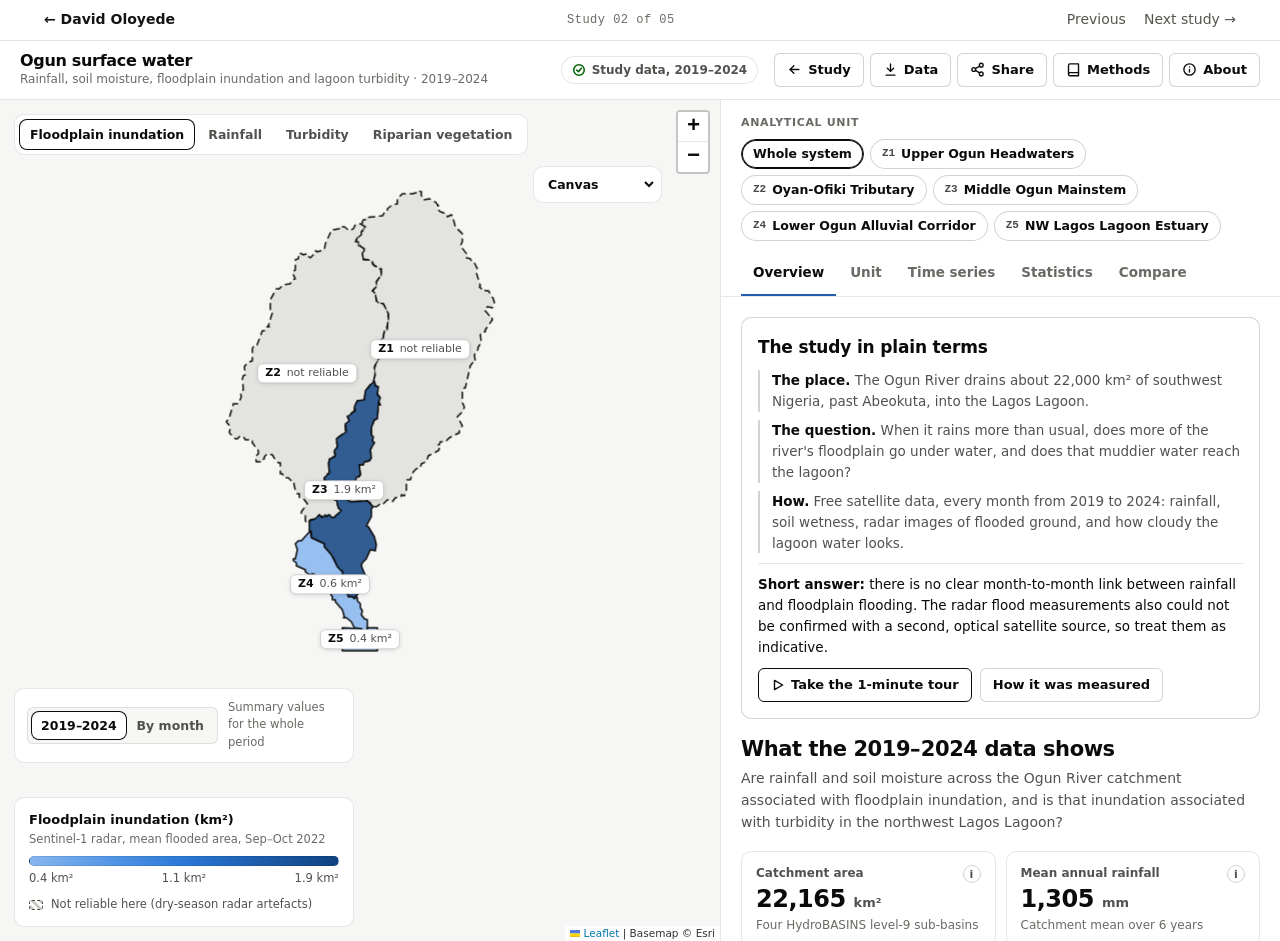
==== docs/explore.html @ 9c103d1c "Plain messages when data does not load; status chip in plain words" ====
<!DOCTYPE html>
<html lang="en">
<head>
    <meta charset="UTF-8">
    <meta name="viewport" content="width=device-width, initial-scale=1.0">
    <meta name="description" content="Ogun River catchment-to-coast observatory: how rainfall and soil moisture across the Ogun catchment relate to floodplain inundation and turbidity in the northwest Lagos Lagoon, 2019–2024, from Google Earth Engine.">
    <meta name="color-scheme" content="only light">
    <title>Explorer · Ogun surface water, 2019–2024</title>

    <link rel="preconnect" href="https://api.fontshare.com">
    <link href="https://api.fontshare.com/v2/css?f[]=satoshi@400,500,700,900&display=swap" rel="stylesheet">

    <!-- Leaflet 1.9.4 & Chart.js 4.4.1, bundled in docs/vendor/ (no CDN dependency) -->
    <link rel="stylesheet" href="vendor/leaflet-1.9.4/leaflet.css" />
    <script src="vendor/leaflet-1.9.4/leaflet.js"></script>
    <script src="vendor/chartjs-4.4.1/chart.umd.min.js"></script>

    <style>
/* en dash only, from DejaVu Sans (Bitstream Vera licence): Satoshi's en dash is nearly as wide as an em dash */
@font-face { font-family: 'Range Dash'; src: url(assets/fonts/range-dash.woff) format('woff'); unicode-range: U+2013; font-weight: 100 599; font-display: swap; }
@font-face { font-family: 'Range Dash'; src: url(assets/fonts/range-dash-bold.woff) format('woff'); unicode-range: U+2013; font-weight: 600 900; font-display: swap; }

        /* ================= Design tokens ================= */
        :root {
            color-scheme: light;
            --page: #f4f4f1;
            --surface: #fcfcfb;
            --surface-2: #f0efec;
            --surface-raised: #ffffff;
            --ink: #0b0b0b;
            --ink-2: #52514e;
            --ink-3: #6a6964;
            --grid: #e1e0d9;
            --baseline: #c3c2b7;
            --border: rgba(11, 11, 11, 0.10);
            --border-strong: rgba(11, 11, 11, 0.18);
            --accent: #2a78d6;
            --accent-ink: #1c5cab;
            --accent-soft: #e3eefb;
            --accent-strong: #256abf; /* filled controls: white text 5.4:1 */
            --series: #2a78d6;
            --good: #0ca30c;
            --good-ink: #006300;
            --warning: #fab219;
            --warning-ink: #7a5200;
            --critical: #d03b3b;
            --shadow-float: 0 2px 6px rgba(11, 11, 11, 0.08), 0 12px 32px rgba(11, 11, 11, 0.12);
            --radius: 12px;
            --radius-sm: 8px;
            --font: 'Range Dash', 'Satoshi', system-ui, -apple-system, 'Segoe UI', sans-serif;
            --mono: ui-monospace, SFMono-Regular, Menlo, Consolas, monospace;
            /* Sequential blue ramp, low -> high (validated: ordinal, light surface) */
            --seq-1: #86b6ef; --seq-2: #5598e7; --seq-3: #2a78d6; --seq-4: #1c5cab; --seq-5: #104281;
            --unreliable: #c9c8c1;
        }



        /* ================= Base ================= */
        *, *::before, *::after { box-sizing: border-box; margin: 0; padding: 0; }
        html, body { height: 100%; }

        body {
            font-family: var(--font);
            font-size: 14px;
            line-height: 1.55;
            color: var(--ink);
            background: var(--page);
            -webkit-font-smoothing: antialiased;
        }

        button, select, input { font: inherit; color: inherit; }
        a { color: var(--accent-ink); }
        .mono { font-family: var(--mono); font-size: 0.88em; }
        [hidden] { display: none !important; }

        :focus-visible { outline: 2px solid var(--accent); outline-offset: 2px; border-radius: 4px; }

        .sr-only {
            position: absolute; width: 1px; height: 1px; overflow: hidden;
            clip: rect(0 0 0 0); white-space: nowrap;
        }

        /* ================= App shell ================= */
        .app {
            display: grid;
            grid-template-rows: auto auto minmax(0, 1fr);
            grid-template-columns: minmax(0, 1fr);
            height: 100vh;
            height: 100dvh;
        }

        .appbar {
            display: flex;
            align-items: center;
            gap: 16px;
            padding: 10px 20px;
            background: var(--surface);
            border-bottom: 1px solid var(--border);
            z-index: 1100;
        }

        .brand { display: flex; align-items: center; gap: 12px; min-width: 0; margin-right: auto; }

        .brand-mark {
            width: 34px; height: 34px; flex-shrink: 0;
            border-radius: 9px;
            background: var(--accent);
            display: grid; place-items: center;
        }

        .brand-text { min-width: 0; }

        .brand-title {
            font-size: 16px;
            font-weight: 900;
            letter-spacing: -0.02em;
            line-height: 1.2;
            white-space: nowrap;
            overflow: hidden;
            text-overflow: ellipsis;
        }

        .brand-sub {
            font-size: 12px;
            color: var(--ink-3);
            white-space: nowrap;
            overflow: hidden;
            text-overflow: ellipsis;
        }

        .status-chip {
            display: inline-flex;
            align-items: center;
            gap: 6px;
            padding: 4px 10px;
            border-radius: 999px;
            border: 1px solid var(--border);
            background: var(--surface-2);
            font-size: 12px;
            font-weight: 700;
            color: var(--ink-2);
            white-space: nowrap;
        }

        .status-chip svg { flex-shrink: 0; }
        .status-chip.is-good svg { color: var(--good-ink); }
        .status-chip.is-warning svg { color: var(--warning-ink); }

        .appbar-actions { display: flex; align-items: center; gap: 6px; }

        .btn {
            display: inline-flex;
            align-items: center;
            gap: 6px;
            height: 34px;
            padding: 0 12px;
            border-radius: var(--radius-sm);
            border: 1px solid var(--border-strong);
            background: var(--surface-raised);
            font-size: 13px;
            font-weight: 700;
            cursor: pointer;
            text-decoration: none;
            color: var(--ink);
            transition: background 0.15s;
        }

        .btn:hover { background: var(--surface-2); }
        .btn-icon { width: 34px; padding: 0; justify-content: center; }

        .menu { position: relative; }
        .menu > summary { list-style: none; }
        .menu > summary::-webkit-details-marker { display: none; }

        .menu-list {
            position: absolute;
            right: 0;
            top: calc(100% + 6px);
            min-width: 270px;
            padding: 6px;
            background: var(--surface-raised);
            border: 1px solid var(--border);
            border-radius: var(--radius);
            box-shadow: var(--shadow-float);
            z-index: 1300;
        }

        .menu-list a {
            display: block;
            padding: 8px 10px;
            border-radius: 6px;
            color: var(--ink);
            text-decoration: none;
            font-size: 13px;
            font-weight: 700;
        }

        .menu-list a:hover { background: var(--surface-2); }
        .menu-sep { height: 1px; margin: 6px 4px; background: var(--border); }
        .menu-list a span { display: block; font-size: 11.5px; font-weight: 400; color: var(--ink-3); }

        .banner {
            display: flex;
            gap: 10px;
            align-items: flex-start;
            padding: 10px 20px;
            background: rgba(250, 178, 25, 0.14);
            border-bottom: 1px solid rgba(250, 178, 25, 0.5);
            font-size: 13px;
        }

        .banner svg { color: var(--warning-ink); flex-shrink: 0; margin-top: 2px; }

        .layout {
            grid-row: 3;
            display: grid;
            grid-template-columns: minmax(0, 1fr) minmax(460px, 560px);
            min-height: 0;
        }

        .appbar { grid-row: 1; }
        .banner { grid-row: 2; }

        /* ================= Map pane ================= */
        .map-pane { position: relative; min-height: 0; background: var(--surface-2); }
        #map { position: absolute; inset: 0; }
        .leaflet-container { background: var(--surface-2); font-family: var(--font); }

        .map-float {
            position: absolute;
            z-index: 800;
            background: var(--surface-raised);
            border: 1px solid var(--border);
            border-radius: var(--radius);
            box-shadow: var(--shadow-float);
        }

        .layer-switch { top: 14px; left: 14px; display: flex; gap: 2px; padding: 4px; max-width: calc(100% - 180px); overflow-x: auto; scrollbar-width: none; }

        .seg {
            display: inline-flex;
            align-items: center;
            gap: 6px;
            padding: 6px 11px;
            border: 0;
            border-radius: 8px;
            background: transparent;
            font-size: 12.5px;
            font-weight: 700;
            color: var(--ink-2);
            cursor: pointer;
            white-space: nowrap;
        }

        .seg:hover { background: var(--surface-2); color: var(--ink); }
        .layer-switch .seg[aria-checked="true"] { background: var(--accent-strong); color: #ffffff; }

        .basemap-switch { top: 14px; right: 58px; padding: 4px; }

        .basemap-switch select {
            border: 0;
            background: transparent;
            font-size: 12.5px;
            font-weight: 700;
            padding: 5px 6px;
            cursor: pointer;
        }

        .legend { left: 14px; bottom: 14px; width: min(340px, calc(100% - 28px)); padding: 12px 14px; }
        .legend-title { font-size: 13px; font-weight: 900; }
        .legend-source { font-size: 11.5px; color: var(--ink-3); margin-bottom: 8px; }
        .legend-bar { height: 10px; border-radius: 999px; border: 1px solid var(--border); }

        .legend-ticks {
            display: flex;
            justify-content: space-between;
            margin-top: 4px;
            font-size: 11.5px;
            color: var(--ink-2);
            font-variant-numeric: tabular-nums;
        }

        .legend-note { display: flex; align-items: center; gap: 8px; margin-top: 8px; font-size: 11.5px; color: var(--ink-2); }

        .swatch { width: 14px; height: 10px; flex-shrink: 0; border-radius: 3px; border: 1px dashed var(--ink-2); }
        .swatch-unreliable { background: repeating-linear-gradient(45deg, var(--unreliable) 0 3px, transparent 3px 6px); }

        .map-error {
            position: absolute;
            inset: 24px;
            margin: auto;
            height: fit-content;
            max-width: 480px;
            padding: 20px;
            z-index: 1200;
            background: var(--surface-raised);
            border: 1px solid var(--critical);
            border-radius: var(--radius);
            box-shadow: var(--shadow-float);
        }

        .zone-label { pointer-events: none !important; }

        .zone-pin {
            display: inline-block;
            transform: translate(-50%, -50%);
            padding: 3px 8px;
            border-radius: 6px;
            background: var(--surface-raised);
            border: 1px solid var(--border-strong);
            box-shadow: 0 1px 4px rgba(0, 0, 0, 0.12);
            font-family: var(--font);
            font-size: 11.5px;
            font-weight: 900;
            color: var(--ink);
            white-space: nowrap;
            text-align: center;
            line-height: 1.25;
        }

        .zone-pin span { display: block; font-size: 11px; font-weight: 500; color: var(--ink-2); }
        .zone-pin.is-compact { padding: 2px 7px; font-size: 11px; }
        .zone-pin.is-compact span { display: inline; margin-left: 2px; }
        .zone-pin.is-selected { background: var(--ink); color: var(--surface); border-color: var(--ink); }
        .zone-pin.is-selected span { color: var(--surface-2); }

        .leaflet-tooltip.map-tip {
            background: var(--surface-raised);
            color: var(--ink);
            border: 1px solid var(--border-strong);
            border-radius: var(--radius-sm);
            box-shadow: var(--shadow-float);
            padding: 8px 10px;
            font-family: var(--font);
            font-size: 12.5px;
        }

        .leaflet-tooltip.map-tip::before { display: none; }
        .leaflet-control-attribution { font-size: 10.5px; }
        .leaflet-bar a { background: var(--surface-raised); color: var(--ink); border-color: var(--border); }

        /* ================= Panel ================= */
        .panel {
            display: flex;
            flex-direction: column;
            min-height: 0;
            background: var(--surface);
            border-left: 1px solid var(--border);
        }

        .unit-picker { padding: 14px 20px 0; }

        .eyebrow { font-size: 11px; font-weight: 700; letter-spacing: 0.06em; text-transform: uppercase; color: var(--ink-3); }

        .chips { display: flex; flex-wrap: wrap; gap: 6px; margin-top: 8px; }

        .chip {
            display: inline-flex;
            align-items: center;
            gap: 6px;
            height: 30px;
            padding: 0 11px;
            border-radius: 999px;
            border: 1px solid var(--border-strong);
            background: var(--surface-raised);
            font-size: 12.5px;
            font-weight: 700;
            cursor: pointer;
        }

        .chip:hover { background: var(--surface-2); }
        .chip[aria-pressed="true"] { background: var(--ink); color: var(--surface); border-color: var(--ink); }
        .chip .code { font-family: var(--mono); font-size: 11px; opacity: 0.75; }

        .tabs {
            display: flex;
            gap: 2px;
            padding: 12px 20px 0;
            border-bottom: 1px solid var(--border);
            overflow-x: auto;
            scrollbar-width: none;
        }

        .tab {
            padding: 9px 12px 11px;
            border: 0;
            border-bottom: 2px solid transparent;
            background: transparent;
            font-size: 13.5px;
            font-weight: 700;
            color: var(--ink-3);
            cursor: pointer;
            white-space: nowrap;
        }

        .tab:hover { color: var(--ink); }
        .tab[aria-selected="true"] { color: var(--ink); border-bottom-color: var(--accent); }

        .tab-panels { flex: 1; overflow-y: auto; min-height: 0; }
        .tab-panel { padding: 20px; display: flex; flex-direction: column; gap: 18px; }

        .panel-title { font-size: 21px; font-weight: 900; letter-spacing: -0.02em; line-height: 1.2; }
        .section-title { font-size: 15px; font-weight: 900; letter-spacing: -0.01em; }
        .lede { color: var(--ink-2); font-size: 14px; }
        .fine { font-size: 12px; color: var(--ink-3); }

        /* Stat tiles */
        .tiles { display: grid; grid-template-columns: repeat(2, minmax(0, 1fr)); gap: 10px; }

        .tile {
            background: var(--surface-raised);
            border: 1px solid var(--border);
            border-radius: var(--radius);
            padding: 12px 14px;
            display: flex;
            flex-direction: column;
            gap: 2px;
            min-width: 0;
        }

        .tile-label { display: flex; align-items: center; justify-content: space-between; gap: 6px; font-size: 12px; font-weight: 700; color: var(--ink-2); }
        .tile-value { font-size: 24px; font-weight: 900; letter-spacing: -0.02em; line-height: 1.2; }
        .tile-value small { font-size: 13px; font-weight: 700; color: var(--ink-2); letter-spacing: 0; }
        .tile-sub { font-size: 12px; color: var(--ink-3); }
        .tile.is-flagged .tile-value { color: var(--ink-3); }

        .info {
            width: 18px; height: 18px; flex-shrink: 0;
            display: inline-grid; place-items: center;
            border-radius: 50%;
            border: 1px solid var(--border-strong);
            background: transparent;
            font-size: 11px;
            font-weight: 700;
            color: var(--ink-2);
            cursor: help;
        }

        /* Findings */
        .findings { list-style: none; display: flex; flex-direction: column; gap: 10px; }

        .finding {
            display: grid;
            grid-template-columns: 1fr auto;
            gap: 4px 12px;
            padding: 14px;
            border-radius: var(--radius);
            border: 1px solid var(--border);
            background: var(--surface-raised);
        }

        .finding-title { font-weight: 900; font-size: 14px; line-height: 1.35; }
        .finding-body { grid-column: 1 / -1; font-size: 13px; color: var(--ink-2); }
        .finding-stats { grid-column: 1 / -1; font-size: 12px; color: var(--ink-3); font-variant-numeric: tabular-nums; }

        .verdict {
            align-self: start;
            display: inline-flex;
            align-items: center;
            gap: 5px;
            padding: 3px 9px;
            border-radius: 999px;
            font-size: 11.5px;
            font-weight: 700;
            white-space: nowrap;
            border: 1px solid var(--border-strong);
            color: var(--ink-2);
        }

        .verdict.is-sig { color: var(--accent-ink); border-color: var(--accent); background: var(--accent-soft); }
        .verdict.is-fragile { color: var(--warning-ink); border-color: var(--warning); background: rgba(250, 178, 25, 0.12); }

        /* Unit tab */
        .unit-head { display: flex; gap: 12px; align-items: flex-start; }

        .unit-code {
            flex-shrink: 0;
            padding: 4px 8px;
            border-radius: 6px;
            background: var(--surface-2);
            font-family: var(--mono);
            font-size: 12px;
            font-weight: 700;
        }

        .unit-meta { font-size: 12.5px; color: var(--ink-3); margin-top: 2px; }

        .note { padding: 12px 14px; border-radius: var(--radius); background: var(--surface-2); font-size: 13px; color: var(--ink-2); }
        .note strong { color: var(--ink); }

        .unit-list { list-style: none; display: flex; flex-direction: column; gap: 6px; }

        .unit-row {
            width: 100%;
            display: grid;
            grid-template-columns: auto 1fr auto;
            gap: 10px;
            align-items: center;
            padding: 10px 12px;
            border-radius: var(--radius-sm);
            border: 1px solid var(--border);
            background: var(--surface-raised);
            text-align: left;
            cursor: pointer;
        }

        .unit-row:hover { border-color: var(--border-strong); background: var(--surface-2); }
        .unit-row .area { font-size: 12.5px; color: var(--ink-3); font-variant-numeric: tabular-nums; }

        /* Time series */
        .coverage { display: flex; flex-wrap: wrap; gap: 6px; }

        .pill {
            display: inline-flex;
            gap: 4px;
            padding: 3px 9px;
            border-radius: 999px;
            background: var(--surface-2);
            font-size: 12px;
            color: var(--ink-2);
            font-variant-numeric: tabular-nums;
        }

        .pill strong { color: var(--ink); }

        .multiples { background: var(--surface-raised); border: 1px solid var(--border); border-radius: var(--radius); padding: 12px 14px 8px; }
        .multiple + .multiple { border-top: 1px solid var(--grid); margin-top: 6px; padding-top: 8px; }
        .multiple-head { display: flex; justify-content: space-between; align-items: baseline; gap: 8px; }
        .multiple-title { font-size: 13px; font-weight: 900; }
        .multiple-unit { font-size: 11.5px; color: var(--ink-3); }
        .multiple-canvas { position: relative; height: 92px; }
        .multiple:last-child .multiple-canvas { height: 116px; }

        details.table-view summary { cursor: pointer; font-size: 13px; font-weight: 700; color: var(--accent-ink); }
        details.table-view .table-wrap { margin-top: 10px; max-height: 360px; overflow: auto; }

        /* Statistics & compare */
        .controls { display: flex; flex-wrap: wrap; gap: 10px; align-items: end; }
        .field { display: flex; flex-direction: column; gap: 4px; min-width: 0; flex: 1 1 200px; }
        .field-label, .field label { font-size: 12px; font-weight: 700; color: var(--ink-2); }

        .select {
            appearance: none;
            -webkit-appearance: none;
            width: 100%;
            height: 36px;
            padding: 0 32px 0 10px;
            border-radius: var(--radius-sm);
            border: 1px solid var(--border-strong);
            background: var(--surface-raised) url("data:image/svg+xml,%3Csvg xmlns='http://www.w3.org/2000/svg' width='12' height='12' viewBox='0 0 24 24' fill='none' stroke='%23898781' stroke-width='2.5' stroke-linecap='round' stroke-linejoin='round'%3E%3Cpolyline points='6 9 12 15 18 9'/%3E%3C/svg%3E") no-repeat right 10px center;
            font-size: 13px;
            font-weight: 700;
            cursor: pointer;
        }

        .segmented { display: inline-flex; padding: 3px; border-radius: var(--radius-sm); background: var(--surface-2); border: 1px solid var(--border); }
        .segmented .seg { padding: 5px 10px; }
        .segmented .seg[aria-checked="true"] { background: var(--surface-raised); color: var(--ink); box-shadow: 0 1px 2px rgba(0, 0, 0, 0.12); }

        .table-wrap { border: 1px solid var(--border); border-radius: var(--radius); overflow-x: auto; background: var(--surface-raised); }
        table { width: 100%; border-collapse: collapse; font-size: 13px; }

        th {
            text-align: left;
            padding: 9px 12px;
            font-size: 11.5px;
            font-weight: 700;
            color: var(--ink-3);
            background: var(--surface-2);
            border-bottom: 1px solid var(--border);
            white-space: nowrap;
            position: sticky;
            top: 0;
        }

        td { padding: 9px 12px; border-bottom: 1px solid var(--grid); font-variant-numeric: tabular-nums; vertical-align: top; }
        tbody tr:last-child td { border-bottom: 0; }
        td .sub { display: block; font-size: 11.5px; color: var(--ink-3); }
        tr.is-clickable { cursor: pointer; }
        tr.is-clickable:hover td { background: var(--surface-2); }
        tr.is-active td { background: var(--accent-soft); }
        .flag { color: var(--ink-3); font-size: 11.5px; }

        /* Dialogs */
        dialog {
            width: min(720px, calc(100vw - 32px));
            max-height: 85vh;
            margin: auto;
            border: 1px solid var(--border);
            border-radius: var(--radius);
            background: var(--surface-raised);
            color: var(--ink);
            box-shadow: var(--shadow-float);
            padding: 0;
        }

        dialog::backdrop { background: rgba(11, 11, 11, 0.45); backdrop-filter: blur(2px); }

        .dialog-head {
            display: flex;
            justify-content: space-between;
            align-items: center;
            gap: 12px;
            padding: 16px 20px;
            border-bottom: 1px solid var(--border);
            position: sticky;
            top: 0;
            background: var(--surface-raised);
        }

        .dialog-body { padding: 18px 20px 22px; display: flex; flex-direction: column; gap: 10px; font-size: 13.5px; color: var(--ink-2); }
        .dialog-body h4 { color: var(--ink); font-size: 14px; font-weight: 900; margin-top: 6px; }
        .dialog-body ol, .dialog-body ul { padding-left: 20px; display: flex; flex-direction: column; gap: 4px; }

        .floating-tip {
            position: fixed;
            z-index: 3000;
            max-width: 280px;
            padding: 9px 11px;
            border-radius: var(--radius-sm);
            background: var(--ink);
            color: var(--surface);
            font-size: 12.5px;
            line-height: 1.45;
            pointer-events: none;
            box-shadow: var(--shadow-float);
        }

        /* Plain-language intro */
        .intro {
            padding: 16px;
            border-radius: var(--radius);
            background: var(--accent-soft);
            border: 1px solid color-mix(in srgb, var(--accent) 30%, transparent);
            display: flex;
            flex-direction: column;
            gap: 10px;
        }

        .intro h2 { font-size: 17px; font-weight: 900; letter-spacing: -0.01em; }
        .intro ul { list-style: none; display: flex; flex-direction: column; gap: 8px; }
        .intro li { font-size: 13.5px; color: var(--ink-2); padding-left: 12px; border-left: 2px solid color-mix(in srgb, var(--accent) 45%, transparent); }
        .intro li strong { color: var(--ink); }
        .intro-short { padding-top: 10px; border-top: 1px solid color-mix(in srgb, var(--accent) 25%, transparent); font-size: 13.5px; }
        .intro-actions { display: flex; flex-wrap: wrap; gap: 8px; }
        .btn-primary { background: var(--accent-strong); border-color: var(--accent-strong); color: #ffffff; }
        .btn-primary:hover { background: #1c5cab; border-color: #1c5cab; }

        /* Guided tour */
        .tour-blocker { position: fixed; inset: 0; z-index: 2400; }
        .tour-spot {
            position: fixed;
            z-index: 2450;
            border-radius: 12px;
            box-shadow: 0 0 0 3px var(--accent), 0 0 0 9999px rgba(11, 11, 11, 0.55);
            pointer-events: none;
            transition: top 0.25s, left 0.25s, width 0.25s, height 0.25s;
        }

        .tour-card {
            position: fixed;
            z-index: 2500;
            width: min(360px, calc(100vw - 24px));
            padding: 16px 18px 14px;
            border-radius: var(--radius);
            background: var(--surface-raised);
            border: 1px solid var(--border);
            box-shadow: var(--shadow-float);
            transition: top 0.25s, left 0.25s;
        }

        .tour-progress { height: 4px; border-radius: 999px; background: var(--surface-2); overflow: hidden; margin-bottom: 12px; }
        .tour-progress span { display: block; height: 100%; background: var(--accent); transition: width 0.25s; }
        .tour-step { font-size: 11px; font-weight: 700; letter-spacing: 0.06em; text-transform: uppercase; color: var(--accent-ink); }
        .tour-card h3 { font-size: 16px; font-weight: 900; margin: 2px 0 6px; letter-spacing: -0.01em; }
        .tour-card p { font-size: 13.5px; color: var(--ink-2); }
        .tour-foot { display: flex; justify-content: space-between; align-items: center; gap: 8px; margin-top: 14px; }
        .tour-foot .btn { height: 32px; }
        .tour-skip { border: 0; background: none; font-size: 12.5px; font-weight: 700; color: var(--ink-3); cursor: pointer; }

        .toast {
            position: fixed;
            right: 18px;
            bottom: 18px;
            z-index: 2300;
            width: min(340px, calc(100vw - 32px));
            padding: 14px 16px;
            border-radius: var(--radius);
            background: var(--surface-raised);
            border: 1px solid var(--border);
            box-shadow: var(--shadow-float);
            display: flex;
            flex-direction: column;
            gap: 10px;
        }

        .toast p { font-size: 13.5px; color: var(--ink-2); }
        .toast strong { color: var(--ink); }
        .toast-actions { display: flex; gap: 8px; }

        /* Month timeline on the map */
        .timeline {
            right: 14px;
            bottom: 14px;
            width: min(420px, calc(100% - 380px));
            min-width: 300px;
            padding: 10px 12px;
            display: flex;
            flex-direction: column;
            gap: 8px;
        }

        .timeline-row { display: flex; align-items: center; gap: 10px; }
        .timeline-row .segmented { flex-shrink: 0; }
        .timeline input[type="range"] { flex: 1; accent-color: var(--accent); min-width: 0; }
        .timeline-label { font-size: 13px; font-weight: 900; min-width: 70px; text-align: right; font-variant-numeric: tabular-nums; }
        .timeline-note { font-size: 11.5px; color: var(--ink-3); }
        .play { width: 32px; height: 32px; flex-shrink: 0; }

        .place-label {
            pointer-events: none !important;
            font-family: var(--font);
            font-size: 11px;
            font-weight: 700;
            color: var(--ink);
            white-space: nowrap;
            text-shadow: 0 0 3px var(--surface), 0 0 3px var(--surface), 0 0 3px var(--surface);
        }

        .place-label::before {
            content: '';
            display: inline-block;
            width: 7px; height: 7px;
            margin-right: 5px;
            border-radius: 50%;
            background: var(--ink);
            border: 1.5px solid var(--surface);
            vertical-align: middle;
        }

        .series-toolbar { display: flex; justify-content: space-between; align-items: center; gap: 10px; flex-wrap: wrap; }

        /* Glossary terms */
        .term {
            border: 0;
            background: none;
            padding: 0;
            font: inherit;
            color: inherit;
            text-decoration: underline dotted;
            text-decoration-color: var(--ink-3);
            text-underline-offset: 3px;
            cursor: help;
        }

        .glossary { display: grid; grid-template-columns: max-content 1fr; gap: 6px 14px; font-size: 13px; }
        .glossary dt { font-weight: 900; color: var(--ink); }
        .glossary dd { color: var(--ink-2); }

        /* Footer */
        .site-footer {
            margin: 4px 20px 24px;
            padding-top: 16px;
            border-top: 1px solid var(--border);
            display: flex;
            flex-direction: column;
            gap: 6px;
            font-size: 12px;
            color: var(--ink-3);
        }

        .site-footer .byline { font-size: 13px; color: var(--ink-2); }
        .site-footer .byline strong { color: var(--ink); }
        .site-footer nav { display: flex; flex-wrap: wrap; gap: 4px 14px; }
        .site-footer a, .site-footer .link-btn { color: var(--ink-2); font-weight: 700; text-decoration: none; }
        .site-footer a:hover, .site-footer .link-btn:hover { color: var(--accent-ink); text-decoration: underline; }
        .link-btn { border: 0; background: none; padding: 0; font: inherit; cursor: pointer; }

        .snack {
            position: fixed;
            left: 50%;
            bottom: 24px;
            transform: translateX(-50%);
            z-index: 3100;
            padding: 9px 14px;
            border-radius: var(--radius-sm);
            background: var(--ink);
            color: var(--surface);
            font-size: 13px;
            font-weight: 700;
            box-shadow: var(--shadow-float);
        }

        /* ================= Responsive ================= */
        /* Narrow desktop: stack the timeline above the legend so they never overlap */
        @media (min-width: 1101px) and (max-width: 1360px) {
            .timeline { left: 14px; right: auto; bottom: 178px; width: min(340px, calc(100% - 28px)); min-width: 0; }
            .basemap-switch { top: 66px; }
        }

        @media (max-width: 1100px) {
            .app { height: auto; min-height: 100vh; }
            .layout { grid-template-columns: minmax(0, 1fr); }
            .map-pane { height: 62vh; min-height: 420px; }
            .panel { border-left: 0; border-top: 1px solid var(--border); }
            .tab-panels { overflow: visible; }
            .tabs { position: sticky; top: 0; z-index: 900; background: var(--surface); }
        }

        @media (max-width: 640px) {
            .appbar { flex-wrap: wrap; padding: 10px 16px; gap: 8px 10px; }
            .brand { flex: 1 1 100%; }
            .brand-title { font-size: 15px; }
            .brand-sub { display: none; }
            .status-chip { flex: 1 1 auto; min-width: 0; }
            .status-chip span { overflow: hidden; text-overflow: ellipsis; }
            .appbar-actions { flex: 0 0 auto; }
            .appbar-actions .label-text { position: absolute; width: 1px; height: 1px; overflow: hidden; clip: rect(0 0 0 0); white-space: nowrap; } /* hidden but still the button name */
            .appbar-actions .btn { width: 34px; padding: 0; justify-content: center; }
            .tab { padding: 9px 8px 11px; font-size: 13px; }
            .unit-picker, .tabs { padding-left: 16px; padding-right: 16px; }
            .tab-panel { padding: 16px; }
            .layer-switch { left: 10px; right: 10px; top: 10px; max-width: none; }
            .basemap-switch { display: none; }
            .leaflet-top.leaflet-right { top: auto; bottom: 56px; }
            .legend { left: 10px; bottom: 10px; }
            .timeline { left: 10px; right: 10px; bottom: auto; top: 58px; width: auto; min-width: 0; }
            .legend { width: calc(100% - 64px); padding: 9px 11px; }
            .legend-source { display: none; }
            .legend-title { font-size: 12.5px; margin-bottom: 6px; }
            .legend-note { margin-top: 6px; font-size: 11px; }
            .timeline { padding: 8px 10px; gap: 6px; }
            .timeline-note { display: none; }
            .tile-value { font-size: 21px; }
            .banner { padding: 10px 16px; }
        }

        @media print {
            @page { margin: 14mm; }
            body { background: #ffffff; font-size: 11pt; }
            .app { display: block; height: auto; }
            .layout { display: block; }
            .map-pane { height: 110mm; break-inside: avoid; border: 1px solid #ccc; }
            .panel { border: 0; }
            .appbar-actions, .layer-switch, .basemap-switch, .timeline, .leaflet-control-container,
            .unit-picker, .tabs, .toast, .snack, #tour, .intro-actions, .info, details.table-view, .site-footer nav .no-print { display: none !important; }
            .tab-panels { overflow: visible; }
            .tab-panel[hidden] { display: none !important; }
            .legend { box-shadow: none; }
            .card, .tile, .finding, .table-wrap, .multiples { break-inside: avoid; }
            a { color: inherit; }
        }

        @media (prefers-reduced-motion: reduce) {
            * { transition: none !important; scroll-behavior: auto !important; }
        }
</style>
    <link rel="icon" href="data:image/svg+xml,%3Csvg xmlns='http://www.w3.org/2000/svg' viewBox='0 0 32 32'%3E%3Crect width='32' height='32' rx='6' fill='%231d4f85'/%3E%3Cpath d='M6 22c4-6 6-6 10-2s6 4 10-2' stroke='%23fff' stroke-width='2.4' fill='none' stroke-linecap='round'/%3E%3C/svg%3E">
    <style>
        /* Tour invitation: a slim bar over the map, clear of the side panel and the unit chips */
        .toast { left: 50%; right: auto; top: 84px; bottom: auto; transform: translateX(-50%); width: auto; max-width: min(620px, calc(100vw - 32px)); flex-direction: row; align-items: center; gap: 12px; padding: 8px 8px 8px 16px; border-radius: 999px; }
        .toast p { font-size: 14px; margin: 0; white-space: nowrap; }
        .toast-actions { flex: 0 0 auto; }
        @media (max-width: 760px) {
            .toast { top: auto; bottom: 12px; left: 12px; right: 12px; transform: none; max-width: none; border-radius: 14px; flex-wrap: wrap; padding: 10px 12px; }
            .toast p { white-space: normal; flex: 1 1 100%; }
        }
        /* Touch targets: at least 44 px on touch screens and phone widths */
        @media (pointer: coarse), (max-width: 760px) {
            .btn, .seg, .chip, .tab, .tour-foot .btn, .toast .btn, .tour-skip { min-height: 44px; }
            .appbar-actions .btn { width: 44px; height: 44px; }
            button.info { position: relative; }
            button.info::after { content: ""; position: absolute; inset: -13px; }
            button.term { position: relative; }
            button.term::after { content: ""; position: absolute; inset: -12px -6px; }
        }
        @media (max-width: 760px) {
            .eyebrow, .chip .code, .tour-step, .zone-pin span, .zone-pin.is-compact, .legend-source, .legend-note, .timeline-note,
            .multiple-unit, td .sub, .flag, .menu-list a span, .leaflet-control-attribution, .verdict, .legend-ticks, .legend-ticks span, .place-label, button.info { font-size: 12px; }
            button.info { min-width: 24px; min-height: 24px; }
        }
        /* touch: sliders and checkboxes at least 24 px for a finger */
        @media (pointer: coarse), (max-width: 760px) { input[type="range"] { min-height: 32px; } input[type="checkbox"] { width: 24px; height: 24px; } }
        /* Leaflet's plus-lighter blend leaves light seams between map tiles at fractional zoom on a light basemap */
        .leaflet-container img.leaflet-tile { mix-blend-mode: normal; }
        /* ===== match the portfolio and study pages: white, grey hairlines, no shadows, quiet active states ===== */
        :root { --page: #ffffff; --surface: #ffffff; --surface-2: #f6f6f4; --surface-raised: #ffffff; --shadow-float: none;
                --accent: #1f5fae; --accent-ink: #1f5fae; --accent-soft: #f6f6f4; --radius: 10px; --radius-sm: 6px; }
        .brand-mark { display: none; }
        .layer-switch .seg[aria-checked="true"], .chip[aria-pressed="true"] { background: #ffffff; color: var(--ink); border-color: var(--ink); box-shadow: inset 0 0 0 1px var(--ink); }
        .segmented .seg[aria-checked="true"] { box-shadow: inset 0 0 0 1px var(--ink); }
        .btn-primary { background: #ffffff; color: var(--ink); border-color: var(--ink); }
        .btn-primary:hover { background: var(--surface-2); border-color: var(--ink); }
        .intro { background: #ffffff; border-color: var(--border-strong); }
        .intro li { border-left-color: var(--border-strong); }
        .intro-short { border-top-color: var(--border); }
        .status-chip { background: #ffffff; }
    </style>
</head>
<body>
<!-- study-bar:start --><style>
.sn-bar{font:400 14px/1.4 'Range Dash','Satoshi',system-ui,-apple-system,'Segoe UI',sans-serif;background:#fff;border-bottom:1px solid #e5e5e1;color:#141412;position:relative;z-index:1000}
.sn-bar .sn-in{max-width:1240px;margin:0 auto;padding:4px 24px;display:flex;align-items:center;justify-content:space-between;gap:16px}
.sn-bar a{color:#141412;text-decoration:none;display:inline-flex;align-items:center;min-height:32px}.sn-bar a:hover{text-decoration:underline;text-underline-offset:4px}
.sn-home{font-weight:700}.sn-pos{color:#6a6963;font-family:ui-monospace,'SF Mono',Menlo,monospace;font-size:12px;letter-spacing:.04em}
.sn-pn{display:flex;gap:18px}.sn-pn a{color:#55544e}
.sn-next{font:400 16px/1.5 'Range Dash','Satoshi',system-ui,-apple-system,'Segoe UI',sans-serif;color:#141412;background:#fff;border-top:1px solid #ececea;margin-top:64px}
.sn-next .sn-in{max-width:1080px;margin:0 auto;padding:40px 24px 48px}
.sn-k{font-size:15px;color:#6a6963;margin:0 0 14px}
.sn-card{display:flex;align-items:center;gap:20px;text-decoration:none;color:inherit;background:#fafafa;border:1px solid #ececea;border-radius:22px;padding:14px 18px 14px 14px;transition:border-color .25s,background .25s}
.sn-card:hover{border-color:#d5d5d1;background:#f6f6f5}
.sn-media{flex:none;width:112px;height:84px;border-radius:14px;overflow:hidden;background:#eee}
.sn-media img{width:100%;height:100%;object-fit:cover;display:block;transition:transform .8s cubic-bezier(.2,.7,.2,1)}
.sn-card:hover .sn-media img{transform:scale(1.05)}
.sn-t{flex:1;min-width:0;display:flex;flex-direction:column;gap:4px}
.sn-t b{font-weight:500;font-size:clamp(17px,1.8vw,21px);line-height:1.25;letter-spacing:-.005em}
.sn-t span{font-size:15px;color:#62625d}
.sn-arrow{flex:none;width:46px;height:46px;border-radius:50%;border:1px solid #e4e4e0;background:#fff;display:grid;place-items:center;font-size:20px;color:#3a3a37;transition:transform .3s cubic-bezier(.2,.7,.2,1)}
.sn-card:hover .sn-arrow{transform:translateX(3px)}
.sn-back{display:flex;justify-content:center;gap:10px;margin-top:28px;font-size:15px;color:#62625d;text-decoration:none}
.sn-back:hover{color:#141412}
@media (max-width:620px){.sn-media{width:72px;height:72px}.sn-t span{display:none}.sn-pos{display:none}}
@media (prefers-reduced-motion:reduce){.sn-media img,.sn-arrow{transition:none}}
</style><nav class="sn-bar" aria-label="Portfolio"><div class="sn-in"><a class="sn-home" href="https://oloyededavid.github.io/geospatial-rs-portfolio/">← David Oloyede</a><span class="sn-pos">Study 02 of 05</span><span class="sn-pn"><a href="https://oloyededavid.github.io/Observational-Hydrology-Extremes/" title="Hydrological extremes where the gauges are missing: floods, droughts and design rainfall in Nigeria, 1950–2070">Previous</a><a href="https://oloyededavid.github.io/Oueme-Ogun-Groundwater-Recharge/" title="Testing a satellite water balance for groundwater recharge in tropical basement catchments, 2018–2024">Next study →</a></span></div></nav><!-- study-bar:end -->
<div class="app">
    <header class="appbar">
        <div class="brand">
            <div class="brand-mark" aria-hidden="true">
                <svg width="20" height="20" viewBox="0 0 24 24" fill="none" stroke="#ffffff" stroke-width="2.2" stroke-linecap="round" stroke-linejoin="round"><path d="M3 15c2.5 0 2.5-2 5-2s2.5 2 5 2 2.5-2 5-2 2.5 2 3 2"/><path d="M3 19c2.5 0 2.5-2 5-2s2.5 2 5 2 2.5-2 5-2 2.5 2 3 2"/><path d="M12 3c-2.2 3-3.5 5-3.5 6.5a3.5 3.5 0 0 0 7 0C15.5 8 14.2 6 12 3z"/></svg>
            </div>
            <div class="brand-text">
                <h1 class="brand-title">Ogun surface water</h1>
                <p class="brand-sub">Rainfall, soil moisture, floodplain inundation and lagoon turbidity · 2019–2024</p>
            </div>
        </div>

        <span class="status-chip" id="data-chip" role="status">
            <svg width="14" height="14" viewBox="0 0 24 24" fill="none" stroke="currentColor" stroke-width="2.6" stroke-linecap="round" stroke-linejoin="round" aria-hidden="true"><circle cx="12" cy="12" r="9"/></svg>
            <span id="data-chip-text">Loading data…</span>
        </span>

        <div class="appbar-actions">
            <a class="btn back-link" href="index.html#study-area" aria-label="Back to the study"><svg width="15" height="15" viewBox="0 0 24 24" fill="none" stroke="currentColor" stroke-width="2.2" stroke-linecap="round" stroke-linejoin="round" aria-hidden="true"><path d="M19 12H5"/><path d="m11 18-6-6 6-6"/></svg><span class="label-text">Study</span></a>
            <details class="menu" id="download-menu">
                <summary class="btn" aria-label="Download data">
                    <svg width="15" height="15" viewBox="0 0 24 24" fill="none" stroke="currentColor" stroke-width="2.2" stroke-linecap="round" stroke-linejoin="round" aria-hidden="true"><path d="M12 3v12"/><path d="m7 10 5 5 5-5"/><path d="M5 21h14"/></svg>
                    <span class="label-text">Data</span>
                </summary>
                <div class="menu-list">
                    <a href="data/ogun_monthly_timeseries.csv" download>Monthly time series (CSV)<span>Catchment-wide, 72 months, with observation counts</span></a>
                    <a href="data/ogun_unit_monthly_timeseries.csv" download>Per-unit monthly series (CSV)<span>Z1–Z5 × 72 months</span></a>
                    <a href="data/ogun_subbasins.geojson" download>Analytical units (GeoJSON)<span>Boundaries and unit summaries</span></a>
                    <a href="data/cascade_diagnostics.json" download>Statistical diagnostics (JSON)<span>Generated by src/02_compile_observatory.py</span></a>
                    <div class="menu-sep" role="separator"></div>
                    <a href="#" id="btn-map-png">Map image (PNG)<span>The map exactly as shown, with legend and credit</span></a>
                </div>
            </details>
            <details class="menu" id="share-menu">
                <summary class="btn" aria-label="Share or print">
                    <svg width="15" height="15" viewBox="0 0 24 24" fill="none" stroke="currentColor" stroke-width="2.2" stroke-linecap="round" stroke-linejoin="round" aria-hidden="true"><circle cx="18" cy="5" r="3"/><circle cx="6" cy="12" r="3"/><circle cx="18" cy="19" r="3"/><path d="m8.6 13.5 6.8 4"/><path d="m15.4 6.5-6.8 4"/></svg>
                    <span class="label-text">Share</span>
                </summary>
                <div class="menu-list">
                    <a href="#" id="share-copy">Copy link to this view<span>Keeps the selected unit, map layer and tab</span></a>
                    <a href="#" id="share-native" hidden>Share…<span>Use your device's share sheet</span></a>
                    <a href="#" id="share-print">Print or save as PDF<span>A clean layout of the current tab and map</span></a>
                </div>
            </details>
            <button type="button" class="btn" id="btn-methods">
                <svg width="15" height="15" viewBox="0 0 24 24" fill="none" stroke="currentColor" stroke-width="2.2" stroke-linecap="round" stroke-linejoin="round" aria-hidden="true"><path d="M4 19.5A2.5 2.5 0 0 1 6.5 17H20V3H6.5A2.5 2.5 0 0 0 4 5.5z"/><path d="M4 19.5A2.5 2.5 0 0 0 6.5 22H20v-5"/></svg>
                <span class="label-text">Methods</span>
            </button>
            <button type="button" class="btn" id="btn-about">
                <svg width="15" height="15" viewBox="0 0 24 24" fill="none" stroke="currentColor" stroke-width="2.2" stroke-linecap="round" stroke-linejoin="round" aria-hidden="true"><circle cx="12" cy="12" r="9"/><path d="M12 16v-4"/><path d="M12 8h.01"/></svg>
                <span class="label-text">About</span>
            </button>
        </div>
    </header>

    <div class="banner" id="provenance-banner" role="status" hidden>
        <svg width="16" height="16" viewBox="0 0 24 24" fill="none" stroke="currentColor" stroke-width="2.4" stroke-linecap="round" stroke-linejoin="round" aria-hidden="true"><path d="M10.3 3.9 1.8 18a2 2 0 0 0 1.7 3h17a2 2 0 0 0 1.7-3L13.7 3.9a2 2 0 0 0-3.4 0z"/><path d="M12 9v4"/><path d="M12 17h.01"/></svg>
        <div><strong id="provenance-title">Demonstration data.</strong> <span id="provenance-text">These values are placeholders, not results from the Google Earth Engine export. Do not cite them.</span></div>
    </div>

    <main class="layout">
        <section class="map-pane" aria-label="Map of the analytical units">
            <div id="map"></div>

            <div class="map-float layer-switch" role="radiogroup" aria-label="Map indicator">
                <button type="button" class="seg" role="radio" data-layer="flood" aria-checked="true">Floodplain inundation</button>
                <button type="button" class="seg" role="radio" data-layer="rain" aria-checked="false">Rainfall</button>
                <button type="button" class="seg" role="radio" data-layer="ndti" aria-checked="false">Turbidity</button>
                <button type="button" class="seg" role="radio" data-layer="ndvi" aria-checked="false">Riparian vegetation</button>
            </div>

            <div class="map-float basemap-switch">
                <label class="sr-only" for="basemap-select">Basemap</label>
                <select id="basemap-select">
                    <option value="canvas" selected>Canvas</option>
                    <option value="terrain">Topographic</option>
                    <option value="satellite">Satellite</option>
                </select>
            </div>

            <div class="map-float timeline" id="timeline">
                <div class="timeline-row">
                    <div class="segmented" role="radiogroup" aria-label="Map period">
                        <button type="button" class="seg" role="radio" data-period="summary" aria-checked="true">2019–2024</button>
                        <button type="button" class="seg" role="radio" data-period="month" aria-checked="false">By month</button>
                    </div>
                    <span class="timeline-note" id="timeline-note">Summary values for the whole period</span>
                </div>
                <div class="timeline-row" id="timeline-controls" hidden>
                    <button type="button" class="btn btn-icon play" id="tl-play" aria-label="Play through the months">
                        <svg width="14" height="14" viewBox="0 0 24 24" fill="currentColor" aria-hidden="true"><path d="M7 4v16l13-8z"/></svg>
                    </button>
                    <label class="sr-only" for="tl-range">Month</label>
                    <input type="range" id="tl-range" min="0" max="71" step="1" value="69">
                    <span class="timeline-label" id="tl-label" aria-live="polite">—</span>
                </div>
            </div>

            <div class="map-float legend" id="legend" aria-live="polite">
                <div class="legend-title" id="legend-title">Floodplain inundation (km²)</div>
                <div class="legend-source" id="legend-source">Sentinel-1, Sep–Oct 2022</div>
                <div class="legend-bar" id="legend-bar"></div>
                <div class="legend-ticks"><span id="legend-min">—</span><span id="legend-mid">—</span><span id="legend-max">—</span></div>
                <div class="legend-note" id="legend-note" hidden><span class="swatch swatch-unreliable"></span><span id="legend-note-text">Not reliable here (dry-season radar artefacts)</span></div>
            </div>

            <div class="map-error" id="map-error" role="alert" hidden>
                <div class="eyebrow" style="color: var(--critical);">Data load failure</div>
                <h3 class="section-title" id="err-title" style="margin: 4px 0;">Required dataset unavailable</h3>
                <p class="lede" id="err-desc">The page could not load its data from <span class="mono">docs/data/</span>.</p>
            </div>
        </section>

        <section class="panel" aria-label="Analysis">
            <div class="unit-picker">
                <div class="eyebrow" id="unit-picker-label">Analytical unit</div>
                <div class="chips" id="unit-chips" role="group" aria-labelledby="unit-picker-label"></div>
            </div>

            <div class="tabs" role="tablist" aria-label="Analysis views">
                <button type="button" class="tab" role="tab" id="tab-overview" aria-controls="panel-overview" aria-selected="true">Overview</button>
                <button type="button" class="tab" role="tab" id="tab-unit" aria-controls="panel-unit" aria-selected="false" tabindex="-1">Unit</button>
                <button type="button" class="tab" role="tab" id="tab-series" aria-controls="panel-series" aria-selected="false" tabindex="-1">Time series</button>
                <button type="button" class="tab" role="tab" id="tab-stats" aria-controls="panel-stats" aria-selected="false" tabindex="-1">Statistics</button>
                <button type="button" class="tab" role="tab" id="tab-compare" aria-controls="panel-compare" aria-selected="false" tabindex="-1">Compare</button>
            </div>

            <div class="tab-panels" id="tab-panels">
                <!-- Overview -->
                <div class="tab-panel" role="tabpanel" id="panel-overview" aria-labelledby="tab-overview">
                    <section class="intro" id="intro" aria-labelledby="intro-title">
                        <h2 id="intro-title">The study in plain terms</h2>
                        <ul>
                            <li><strong>The place.</strong> The Ogun River drains about 22,000 km² of southwest Nigeria, past Abeokuta, into the Lagos Lagoon.</li>
                            <li><strong>The question.</strong> When it rains more than usual, does more of the river's floodplain go under water, and does that muddier water reach the lagoon?</li>
                            <li><strong>How.</strong> Free satellite data, every month from 2019 to 2024: rainfall, soil wetness, radar images of flooded ground, and how cloudy the lagoon water looks.</li>
                        </ul>
                        <p class="intro-short" id="intro-short"><strong>Short answer:</strong> loading…</p>
                        <div class="intro-actions">
                            <button type="button" class="btn btn-primary" data-tour-start>
                                <svg width="14" height="14" viewBox="0 0 24 24" fill="none" stroke="currentColor" stroke-width="2.4" stroke-linecap="round" stroke-linejoin="round" aria-hidden="true"><path d="m6 4 14 8-14 8z"/></svg>
                                Take the 1-minute tour
                            </button>
                            <button type="button" class="btn" data-open="methods-dialog">How it was measured</button>
                        </div>
                    </section>
                    <div>
                        <h2 class="panel-title">What the 2019–2024 data shows</h2>
                        <p class="lede" style="margin-top: 6px;">Are rainfall and soil moisture across the Ogun River catchment associated with floodplain inundation, and is that inundation associated with turbidity in the northwest Lagos Lagoon?</p>
                    </div>
                    <div class="tiles" id="overview-tiles"></div>
                    <div>
                        <h3 class="section-title">Key findings</h3>
                        <p class="fine" style="margin: 2px 0 10px;">Generated from the published diagnostics, using <button type="button" class="term" data-term="anomaly">deseasonalized</button> monthly values. <button type="button" class="term" data-term="rho">ρ</button> and <button type="button" class="term" data-term="r">r</button> measure association; <button type="button" class="term" data-term="p">p</button> is adjusted for autocorrelation and multiple lags.</p>
                        <ol class="findings" id="findings"><li class="fine">Diagnostics unavailable.</li></ol>
                    </div>
                    <p class="note"><strong>How to read this.</strong> The radar inundation series is an uncalibrated index and could not be validated against optical data; treat findings about flooding as indicative. See <a href="#" data-open="methods-dialog">Methods</a>.</p>
                </div>

                <!-- Unit -->
                <div class="tab-panel" role="tabpanel" id="panel-unit" aria-labelledby="tab-unit" hidden>
                    <div id="unit-empty">
                        <h2 class="panel-title">Choose a unit</h2>
                        <p class="lede" style="margin: 6px 0 14px;">Click a polygon on the map or pick a unit below. Z1–Z4 are sub-basins of the Ogun catchment; Z5 is the lagoon zone the river drains into.</p>
                        <ul class="unit-list" id="unit-list"></ul>
                    </div>
                    <div id="unit-detail" style="display: flex; flex-direction: column; gap: 16px;" hidden>
                        <div class="unit-head">
                            <span class="unit-code" id="unit-code">Z1</span>
                            <div>
                                <h2 class="panel-title" id="unit-name">—</h2>
                                <div class="unit-meta" id="unit-meta">—</div>
                            </div>
                        </div>
                        <p class="lede" id="unit-summary"></p>
                        <div class="tiles" id="unit-tiles"></div>
                        <p class="note" id="unit-management"></p>
                    </div>
                </div>

                <!-- Time series -->
                <div class="tab-panel" role="tabpanel" id="panel-series" aria-labelledby="tab-series" hidden>
                    <div>
                        <h2 class="panel-title">Monthly time series</h2>
                        <p class="lede" id="series-scope" style="margin-top: 6px;">—</p>
                    </div>
                    <div class="series-toolbar">
                        <div class="segmented" role="radiogroup" aria-label="Time series view">
                            <button type="button" class="seg" role="radio" data-series-mode="timeline" aria-checked="true">Timeline</button>
                            <button type="button" class="seg" role="radio" data-series-mode="seasonal" aria-checked="false">Seasonal cycle</button>
                        </div>
                        <button type="button" class="btn" id="btn-chart-png">
                            <svg width="14" height="14" viewBox="0 0 24 24" fill="none" stroke="currentColor" stroke-width="2.2" stroke-linecap="round" stroke-linejoin="round" aria-hidden="true"><path d="M12 3v12"/><path d="m7 10 5 5 5-5"/><path d="M5 21h14"/></svg>
                            Download charts (PNG)
                        </button>
                    </div>
                    <div class="coverage" id="coverage"></div>
                    <div class="multiples" id="multiples">
                        <div class="multiple"><div class="multiple-head"><span class="multiple-title">Rainfall</span><span class="multiple-unit">mm / month · CHIRPS v2.0</span></div><div class="multiple-canvas"><canvas id="chart-rain" role="img" aria-label="Monthly rainfall, 2019 to 2024"></canvas></div></div>
                        <div class="multiple"><div class="multiple-head"><span class="multiple-title">Radar inundation index</span><span class="multiple-unit">km² · <button type="button" class="term" data-term="sar">Sentinel-1 radar</button></span></div><div class="multiple-canvas"><canvas id="chart-sar" role="img" aria-label="Monthly radar inundation index, 2019 to 2024"></canvas></div></div>
                        <div class="multiple"><div class="multiple-head"><span class="multiple-title">Optical flooding check</span><span class="multiple-unit">km² · <button type="button" class="term" data-term="dw">Dynamic World</button></span></div><div class="multiple-canvas"><canvas id="chart-dw" role="img" aria-label="Monthly Dynamic World flooding, 2019 to 2024"></canvas></div></div>
                        <div class="multiple"><div class="multiple-head"><span class="multiple-title">Lagoon turbidity (Z5)</span><span class="multiple-unit"><button type="button" class="term" data-term="ndti">NDTI</button> · Sentinel-2 · gaps = cloud</span></div><div class="multiple-canvas"><canvas id="chart-ndti" role="img" aria-label="Monthly lagoon turbidity, 2019 to 2024"></canvas></div></div>
                    </div>
                    <details class="table-view">
                        <summary id="series-table-summary">View the monthly values as a table</summary>
                        <div class="table-wrap">
                            <table>
                                <thead><tr><th id="series-table-first">Month</th><th>Rain (mm)</th><th>Radar (km²)</th><th>Optical (km²)</th><th>NDTI</th></tr></thead>
                                <tbody id="series-table"></tbody>
                            </table>
                        </div>
                    </details>
                </div>

                <!-- Statistics -->
                <div class="tab-panel" role="tabpanel" id="panel-stats" aria-labelledby="tab-stats" hidden>
                    <div>
                        <h2 class="panel-title">Statistical audit</h2>
                        <p class="lede" style="margin-top: 6px;">Pairwise complete months only. <button type="button" class="term" data-term="neff">Effective n</button> corrects for autocorrelation (Bretherton); <button type="button" class="term" data-term="p">p-values</button> are Benjamini–Hochberg adjusted across lags 0–2. Underlined terms explain themselves when you hover or tap them.</p>
                    </div>
                    <div class="controls">
                        <div class="field">
                            <label for="diag-pair">Relationship</label>
                            <select id="diag-pair" class="select">
                                <option value="rain" selected>Rain → radar inundation</option>
                                <option value="sm">Soil moisture → radar inundation</option>
                                <option value="reservoir">Rain → inundation, controlling for Oyan Reservoir</option>
                                <option value="dam">Rain → inundation, controlling for Oyan Dam releases</option>
                                <option value="ndti">Inundation → lagoon turbidity</option>
                                <option value="dw">Cross-check: radar vs Dynamic World</option>
                            </select>
                        </div>
                        <div class="field" style="flex: 0 0 auto;">
                            <span class="field-label" id="mode-label">Series</span>
                            <div class="segmented" role="radiogroup" aria-labelledby="mode-label">
                                <button type="button" class="seg" role="radio" data-mode="deseasonalized" aria-checked="true" title="Each month compared with the average for that calendar month">Anomalies</button>
                                <button type="button" class="seg" role="radio" data-mode="seasonal" aria-checked="false">Raw seasonal</button>
                            </div>
                        </div>
                    </div>
                    <p class="fine" id="diag-explain"></p>
                    <div class="table-wrap">
                        <table>
                            <thead><tr><th><button type="button" class="term" data-term="lag">Lag</button></th><th>n</th><th><button type="button" class="term" data-term="neff">Eff. n</button></th><th><button type="button" class="term" data-term="rho">Spearman ρ</button></th><th><button type="button" class="term" data-term="r">Pearson r</button> (95% CI)</th><th><button type="button" class="term" data-term="p" id="diag-p-head">FDR p</button></th></tr></thead>
                            <tbody id="diag-tbody"></tbody>
                        </table>
                    </div>
                    <div id="robustness"></div>
                </div>

                <!-- Compare -->
                <div class="tab-panel" role="tabpanel" id="panel-compare" aria-labelledby="tab-compare" hidden>
                    <div>
                        <h2 class="panel-title">Compare units</h2>
                        <p class="lede" style="margin-top: 6px;">Unit summaries: mean annual rainfall and soil water for 2019–2024; radar inundation for Sep–Oct 2022.</p>
                    </div>
                    <div class="controls">
                        <div class="field"><label for="comp-a">Unit A</label><select id="comp-a" class="select"></select></div>
                        <div class="field"><label for="comp-b">Unit B</label><select id="comp-b" class="select"></select></div>
                    </div>
                    <div class="table-wrap">
                        <table>
                            <thead><tr><th>Indicator</th><th id="th-comp-a">A</th><th id="th-comp-b">B</th><th>A − B</th></tr></thead>
                            <tbody id="comp-tbody"></tbody>
                        </table>
                    </div>
                    <h3 class="section-title">All units</h3>
                    <div class="table-wrap">
                        <table>
                            <thead><tr><th>Unit</th><th>Area</th><th>Rain</th><th>Inundation</th><th>NDTI</th></tr></thead>
                            <tbody id="units-tbody"></tbody>
                        </table>
                    </div>
                </div>

                <footer class="site-footer" id="site-footer">
                    <p class="byline">Research, analysis and design by <strong>David Oloyede</strong>.</p>
                    <nav aria-label="Project links">
                        <a href="https://github.com/oloyededavid/Ogun-Catchment-Coast-Observatory" target="_blank" rel="noopener">Source code</a>
                        <a href="https://github.com/oloyededavid/Ogun-Catchment-Coast-Observatory/blob/main/CITATION.cff" target="_blank" rel="noopener">How to cite</a>
                        <a href="https://github.com/oloyededavid/Ogun-Catchment-Coast-Observatory/blob/main/LICENSE-DATA.md" target="_blank" rel="noopener">Licence: code MIT · data CC BY 4.0</a>
                        <button type="button" class="link-btn no-print" data-open="glossary-dialog">Glossary</button>
                        <button type="button" class="link-btn no-print" data-open="methods-dialog">Methods</button>
                    </nav>
                    <p>Contains modified Copernicus Sentinel data (2019–2024). Basemap © Esri.</p>
                </footer>
            </div>
        </section>
    </main>
</div>

<dialog id="glossary-dialog" aria-labelledby="glossary-title">
    <div class="dialog-head">
        <div>
            <div class="eyebrow">Plain-language definitions</div>
            <h2 class="panel-title" id="glossary-title">Glossary</h2>
        </div>
        <button type="button" class="btn btn-icon" data-close aria-label="Close"><svg width="14" height="14" viewBox="0 0 24 24" fill="none" stroke="currentColor" stroke-width="2.4" stroke-linecap="round" aria-hidden="true"><path d="M6 6l12 12M18 6 6 18"/></svg></button>
    </div>
    <div class="dialog-body">
        <dl class="glossary" id="glossary-list"></dl>
    </div>
</dialog>

<dialog id="methods-dialog" aria-labelledby="methods-title">
    <div class="dialog-head">
        <div>
            <div class="eyebrow">Methods, audit &amp; limitations</div>
            <h2 class="panel-title" id="methods-title">How this was measured</h2>
        </div>
        <button type="button" class="btn btn-icon" data-close aria-label="Close"><svg width="14" height="14" viewBox="0 0 24 24" fill="none" stroke="currentColor" stroke-width="2.4" stroke-linecap="round" aria-hidden="true"><path d="M6 6l12 12M18 6 6 18"/></svg></button>
    </div>
    <div class="dialog-body">
                <h4>1. Geographical Separation: Catchment Sub-Basins vs. Estuarine Zone</h4>
                <p>Units Z1–Z4 represent topographic sub-basins delineated from <span class="mono">WWF/HydroSHEDS/v1/Basins/hybas_9</span> within the Ogun River drainage system. Each sub-basin is traced upstream through the HydroBASINS <span class="mono">NEXT_DOWN</span> network from a fixed level-9 outlet unit (Oyan Dam for Z2, the upper Ogun above the Oyan confluence for Z1, the lower mainstem at about 6.9&deg;N for Z3), with the reaches below that forming Z4. The catchment is the 22,166 km&sup2; drainage area above the Ogun mouth. Unit Z5 (<span class="mono">Northwest Lagos Lagoon Estuary</span>) is an estuarine receiving water domain where open-water pixels (<span class="mono">JRC occurrence &ge; 50%</span>) are analysed for spectral turbidity (<span class="mono">NDTI</span>). Catchment and estuarine units are not interchangeable.</p>

                <h4>2. Sentinel-1 SAR Inundation Proxy &amp; Permanent Water Exclusion</h4>
                <p>Sentinel-1 C-band GRD (<span class="mono">IW, VV, ASCENDING pass</span>; the descending track covers only ~5% of the catchment) scenes are filtered with a <span class="mono">50 m focal-median</span> kernel. A pixel counts as flooded when <span class="mono">VV &lt; -16.5 dB</span>, it is at least <span class="mono">3 dB</span> darker than its January&ndash;March dry-season reference, Copernicus GLO-30 <span class="mono">Slope &lt; 5.0°</span>, JRC water <span class="mono">Occurrence &lt; 80%</span> and MERIT Hydro height above nearest drainage <span class="mono">&lt; 15 m</span>. A plain threshold was dominated by dry-season false alarms (burnt savanna and dry ground in Z1&ndash;Z2), so the catchment series is measured over the lower-Ogun floodplain (Z3&ndash;Z4). Monthly median composites miss short floods and C-band radar cannot see water under vegetation, so this is an uncalibrated inundation index rather than a validated flood map.</p>

                <h4>3. Sentinel-2 Spectral Turbidity Indicator (NDTI) &amp; Missing Monsoon Months</h4>
                <p>Sentinel-2 L2A scenes are masked using the Scene Classification Layer (<span class="mono">SCL</span>) to remove clouds, cirrus, and shadows, and restricted to open water (<span class="mono">MNDWI &gt; 0</span> and <span class="mono">SCL == 6</span>). <span class="mono">NDTI = (B4 &minus; B3)/(B4 + B3)</span> is a relative spectral proxy for water optical properties and is not calibrated to NTU or gravimetric Total Suspended Solids (<span class="mono">mg/L</span>). Months with fewer than 100 valid cloud-free water pixels in the estuary are preserved as <span class="mono">null</span> (<span class="mono">NaN</span>) and never replaced with zero or interpolated prior to statistical testing.</p>

                <h4>4. Per-Pass Detection, Optical Cross-Check &amp; Robustness</h4>
                <p>Flooding is detected on every Sentinel-1 pass; the monthly value is the mean flooded area (each pixel's fraction of flooded passes &times; its area), and the maximum extent is also exported. As a cross-check, Google Dynamic World (Sentinel-2) pixels labelled water or flooded vegetation are measured over the same floodplain. The two do not agree (see Cross-check in the audit table): Dynamic World has 40&ndash;60 clear images a month in the dry season but only 1&ndash;3 in the wet season, so its signal is dominated by cloud availability, while the radar index retains some dry-season false alarms. The rain&ndash;inundation association is also tested with each month left out in turn; it depends strongly on the October 2024 flood. Treat the SAR series as an unvalidated index.</p>

                <h4>5. Oyan Dam Regulation</h4>
                <p>The Oyan–Ofiki tributary (Z2) is regulated by the Oyan Dam, whose releases can drive lower-Ogun flooding independently of rainfall. Release records are not publicly available, so the monthly Sentinel-1 open-water area of the Oyan Reservoir is exported as a regulation proxy and partialled out of the rain&ndash;inundation association. If release records are added (<span class="mono">--dam-releases</span>), they are partialled out as well.</p>

                <h4>6. Statistical Analysis &amp; Temporal Autocorrelation</h4>
                <p>All correlations in <span class="mono">src/02_compile_observatory.py</span> are computed on pairwise complete observations, reporting both raw seasonal associations and deseasonalized anomaly associations, Bretherton autocorrelation-adjusted effective sample sizes (<span class="mono">n_eff</span>), and Benjamini–Hochberg FDR-adjusted <span class="mono">p</span>-values across lags <span class="mono">&tau; &isin; {0, 1, 2}</span> months.</p>

                <h4>7. Known Limitations</h4>
                <p>Cloud-masked NDTI months cluster in the wet season, so SAR&ndash;NDTI associations are weighted towards dry-season conditions. Six years give only six values per calendar month for deseasonalising. Tides, dredging, sand mining and urban runoff also affect lagoon turbidity and are not modelled. No in-situ flood extents or gravimetric TSS samples were available for validation.</p>
            
    </div>
</dialog>

<dialog id="about-dialog" aria-labelledby="about-title">
    <div class="dialog-head">
        <div>
            <div class="eyebrow">About this observatory</div>
            <h2 class="panel-title" id="about-title">How to use this site</h2>
        </div>
        <button type="button" class="btn btn-icon" data-close aria-label="Close"><svg width="14" height="14" viewBox="0 0 24 24" fill="none" stroke="currentColor" stroke-width="2.4" stroke-linecap="round" aria-hidden="true"><path d="M6 6l12 12M18 6 6 18"/></svg></button>
    </div>
    <div class="dialog-body">
        <p>This observatory tests whether rainfall and shallow soil moisture across the roughly 22,200 km² Ogun River catchment relate to floodplain inundation, and whether that flooding reaches the northwest Lagos Lagoon as turbidity. All data come from one Google Earth Engine export (2019–2024) and are recomputed by the repository's own scripts.</p>
        <p style="display: flex; gap: 8px; flex-wrap: wrap;"><button type="button" class="btn btn-primary" data-tour-start>Take the guided tour</button><button type="button" class="btn" data-open="glossary-dialog">Open the glossary</button></p>
        <h4>Using the site</h4>
        <ol>
            <li><strong>Overview</strong> gives the headline numbers and the findings, each with a verdict.</li>
            <li><strong>Map</strong>: switch indicators at the top left; click a unit to open it. Units drawn hatched with a dashed outline have no reliable value for that indicator.</li>
            <li><strong>Unit</strong> shows one unit's measurements. <strong>Time series</strong> shows 72 months as four aligned charts; hover to read the same month across all of them.</li>
            <li><strong>Statistics</strong> is the full audit table. <strong>Compare</strong> puts two units side by side.</li>
            <li><strong>Share</strong> copies a link to exactly the view you are looking at, or prints it. <strong>Data → Map image</strong> and <strong>Download charts</strong> (Time series) save figures as PNG.</li>
            <li><strong>By month</strong> on the map steps through 2019–2024; <strong>Seasonal cycle</strong> in Time series shows the average year.</li>
        </ol>
        <h4>Data &amp; licence</h4>
        <p>Code MIT; derived data CC BY 4.0. Source datasets keep their own terms (see <span class="mono">LICENSE-DATA.md</span>). Source code and reproduction steps: <a href="https://github.com/oloyededavid/Ogun-Catchment-Coast-Observatory" target="_blank" rel="noopener">github.com/oloyededavid/Ogun-Catchment-Coast-Observatory</a>.</p>
    </div>
</dialog>

<div class="floating-tip" id="floating-tip" role="tooltip" hidden></div>

<div id="tour" hidden>
    <div class="tour-blocker"></div>
    <div class="tour-spot" id="tour-spot"></div>
    <div class="tour-card" id="tour-card" role="dialog" aria-modal="true" aria-labelledby="tour-title" aria-describedby="tour-text">
        <div class="tour-progress"><span id="tour-bar"></span></div>
        <div class="tour-step" id="tour-step">Step 1</div>
        <h3 id="tour-title">—</h3>
        <p id="tour-text">—</p>
        <div class="tour-foot">
            <button type="button" class="tour-skip" id="tour-skip">Skip tour</button>
            <div style="display: flex; gap: 6px;">
                <button type="button" class="btn" id="tour-back">Back</button>
                <button type="button" class="btn btn-primary" id="tour-next">Next</button>
            </div>
        </div>
    </div>
</div>

<div class="toast" id="tour-toast" role="region" aria-label="Guided tour" hidden>
    <p><strong>New here?</strong> Take the 1-minute tour of the map, findings and charts.</p>
    <div class="toast-actions">
        <button type="button" class="btn btn-primary" data-tour-start>Start the tour</button>
        <button type="button" class="btn" id="toast-dismiss">Not now</button>
    </div>
</div>

<script>
(function () {
    'use strict';

    // ================= Helpers =================
    const $ = id => document.getElementById(id);
    const css = name => getComputedStyle(document.documentElement).getPropertyValue(name).trim();

    function escHtml(v) {
        return String(v ?? '').replace(/[&<>"']/g, c => ({ '&': '&amp;', '<': '&lt;', '>': '&gt;', '"': '&quot;', "'": '&#39;' }[c]));
    }

    function num(v) {
        if (v === null || v === undefined) return null;
        const s = String(v).replace(/"/g, '').trim();
        if (s === '' || s.toLowerCase() === 'null' || s.toLowerCase() === 'nan') return null;
        const n = Number(s);
        return Number.isFinite(n) ? n : null;
    }

    const isNum = v => v !== null && v !== undefined && Number.isFinite(Number(v));
    const fmt = (v, digits = 1, suffix = '') => isNum(v) ? `${Number(v).toFixed(digits)}${suffix}` : '—';
    const fmtInt = (v, suffix = '') => isNum(v) ? `${Math.round(v).toLocaleString('en-GB')}${suffix}` : '—';

    function fmtP(v) {
        if (!isNum(v)) return '—';
        const n = Number(v);
        if (n < 0.000001) return '< 1e-6';
        return n < 0.0001 ? n.toExponential(1) : n.toFixed(4);
    }

    const MONTHS = ['Jan', 'Feb', 'Mar', 'Apr', 'May', 'Jun', 'Jul', 'Aug', 'Sep', 'Oct', 'Nov', 'Dec'];
    const monthName = ym => ym ? `${MONTHS[Number(ym.slice(5, 7)) - 1]} ${ym.slice(0, 4)}` : '—';
    const isWet = ym => { const m = Number(ym.slice(5, 7)); return m >= 4 && m <= 10; };

    function parseCsv(text) {
        const lines = text.trim().split(/\r?\n/);
        if (lines.length < 2) return [];
        const split = line => {
            const out = []; let cur = ''; let q = false;
            for (const ch of line) {
                if (ch === '"') q = !q;
                else if (ch === ',' && !q) { out.push(cur); cur = ''; }
                else cur += ch;
            }
            out.push(cur);
            return out.map(s => s.trim());
        };
        const head = split(lines[0]);
        const textCols = new Set(['year_month', 'zone_id', 'data_status', 'export_utc', 'script_version']);
        return lines.slice(1).map(line => {
            const cols = split(line);
            const row = {};
            head.forEach((h, i) => { row[h] = textCols.has(h) ? (cols[i] || '').replace(/"/g, '') : num(cols[i]); });
            return row;
        }).filter(r => /^\d{4}-\d{2}$/.test(r.year_month))
          .sort((a, b) => a.year_month.localeCompare(b.year_month));
    }

    // ================= State =================
    // Radar inundation values in these units are dominated by dry-season artefacts (see Methods).
    const SAR_UNRELIABLE = new Set(['Z1', 'Z2']);

    const STATE = {
        features: [],
        series: [],
        unitSeries: {},
        diagnostics: null,
        zone: 'ALL',
        layer: 'flood',
        tab: 'overview',
        diagPair: 'rain',
        diagMode: 'deseasonalized',
        compA: 'Z3',
        compB: 'Z4',
        period: 'summary',
        month: 69,
        seriesMode: 'timeline',
        unitByMonth: {},
        monthlyRange: {}
    };

    const featureById = id => STATE.features.find(f => f.properties.zone_id === id);
    const shortName = p => String(p.zone_name || '').replace(/ Sub-Basin$/, '').replace(/^Northwest /, 'NW ');

    // ================= Map =================
    const map = L.map('map', { zoomControl: false, wheelPxPerZoomLevel: 90, zoomSnap: 0.25, zoomDelta: 0.5 });
    L.control.zoom({ position: 'topright' }).addTo(map);
    map.setView([7.4, 3.4], 8);

    const esri = path => L.tileLayer(`https://server.arcgisonline.com/ArcGIS/rest/services/${path}/MapServer/tile/{z}/{y}/{x}`, {
        maxZoom: 16, attribution: 'Basemap © Esri'
    });

    let basemapLayer = null;
    let unitsLayer = null;
    const labelLayer = L.layerGroup().addTo(map);

    function setBasemap(kind) {
        if (basemapLayer) map.removeLayer(basemapLayer);
        const dark = false;
        basemapLayer = kind === 'terrain' ? esri('World_Topo_Map')
            : kind === 'satellite' ? esri('World_Imagery')
            : L.layerGroup([
                esri(dark ? 'Canvas/World_Dark_Gray_Base' : 'Canvas/World_Light_Gray_Base'),
                esri(dark ? 'Canvas/World_Dark_Gray_Reference' : 'Canvas/World_Light_Gray_Reference')
            ]);
        basemapLayer.addTo(map);
        if (unitsLayer) unitsLayer.bringToFront();
    }

    $('basemap-select').addEventListener('change', e => setBasemap(e.target.value));

    const LAYERS = {
        flood: {
            title: 'Floodplain inundation (km²)',
            source: 'Sentinel-1 radar, mean flooded area, Sep–Oct 2022',
            value: p => SAR_UNRELIABLE.has(p.zone_id) ? null : p.sar_inundation_km2,
            raw: p => p.sar_inundation_km2,
            fmt: v => `${fmt(v, 1)} km²`,
            unreliable: p => SAR_UNRELIABLE.has(p.zone_id)
        },
        rain: {
            title: 'Mean annual rainfall (mm / yr)',
            source: 'CHIRPS v2.0, 2019–2024',
            value: p => p.rain_mm, raw: p => p.rain_mm,
            fmt: v => `${fmtInt(v)} mm`,
            unreliable: () => false
        },
        ndti: {
            title: 'Open-water turbidity (NDTI)',
            source: 'Sentinel-2 open water; higher = more turbid, below 0 = clearer',
            value: p => p.ndti, raw: p => p.ndti,
            fmt: v => fmt(v, 3),
            unreliable: () => false
        },
        ndvi: {
            title: 'Riparian vegetation (NDVI)',
            source: 'Sentinel-2, within 2 km of rivers',
            value: p => p.ndvi, raw: p => p.ndvi,
            fmt: v => fmt(v, 2),
            unreliable: () => false
        }
    };

    const ramp = () => ['--seq-1', '--seq-2', '--seq-3', '--seq-4', '--seq-5'].map(css);

    // Per-unit monthly values used by the map's "By month" view.
    const MONTHLY = {
        rain: { field: 'rain_mm', title: 'Rainfall', unit: 'mm', fmt: v => `${fmtInt(v)} mm`, note: 'Monthly rainfall in each unit' },
        flood: { field: 'sar_flood_km2', title: 'Floodplain inundation', unit: 'km²', fmt: v => `${fmt(v, 2)} km²`, note: 'Monthly radar inundation per unit; not reliable in Z1–Z2' },
        ndti: { field: 'estuary_ndti', title: 'Turbidity (NDTI)', unit: '', fmt: v => fmt(v, 3), note: 'Monthly turbidity exists for the lagoon (Z5) only' },
        ndvi: null
    };

    const currentYm = () => STATE.series[STATE.month] ? STATE.series[STATE.month].year_month : null;

    function cell(p) {
        const spec = LAYERS[STATE.layer];
        if (STATE.period !== 'month') {
            const unrel = spec.unreliable(p);
            return { v: spec.value(p), raw: spec.raw(p), unrel, fmt: spec.fmt, missing: unrel ? 'not reliable' : null };
        }
        const m = MONTHLY[STATE.layer];
        if (!m) return { v: null, raw: null, unrel: true, fmt: spec.fmt, missing: 'no monthly data' };
        const row = (STATE.unitByMonth[p.zone_id] || {})[currentYm()] || {};
        const raw = row[m.field];
        if (STATE.layer === 'flood' && SAR_UNRELIABLE.has(p.zone_id)) return { v: null, raw, unrel: true, fmt: m.fmt, missing: 'not reliable' };
        if (!isNum(raw)) return { v: null, raw: null, unrel: true, fmt: m.fmt, missing: 'no data' };
        return { v: raw, raw, unrel: false, fmt: m.fmt, missing: null };
    }

    function computeMonthlyRanges() {
        Object.entries(MONTHLY).forEach(([layer, m]) => {
            if (!m) return;
            const vals = [];
            Object.entries(STATE.unitByMonth).forEach(([zone, rows]) => {
                if (layer === 'flood' && SAR_UNRELIABLE.has(zone)) return;
                Object.values(rows).forEach(r => { if (isNum(r[m.field])) vals.push(r[m.field]); });
            });
            STATE.monthlyRange[layer] = vals.length ? [Math.min(...vals), Math.max(...vals)] : [0, 1];
        });
    }

    function colorFor(v, min, max) {
        if (!isNum(v)) return null;
        const r = ramp();
        const t = max > min ? (v - min) / (max - min) : 0.5;
        return r[Math.min(r.length - 1, Math.max(0, Math.floor(t * r.length)))];
    }

    function buildMap() {
        unitsLayer = L.geoJSON({ type: 'FeatureCollection', features: STATE.features }, {
            style: () => ({ weight: 1.5, fillOpacity: 0.85 }),
            onEachFeature: (feature, layer) => {
                const p = feature.properties;
                p._center = layer.getBounds().getCenter();
                layer.bindTooltip('', { sticky: true, className: 'map-tip', direction: 'top', offset: [0, -10] });
                layer.on('mouseover', () => { if (STATE.zone !== p.zone_id) layer.setStyle({ weight: 3 }); });
                layer.on('mouseout', () => { if (STATE.zone !== p.zone_id) layer.setStyle({ weight: 1.5 }); });
                layer.on('click', () => { selectZone(p.zone_id); setTab('unit'); });
            }
        }).addTo(map);
        fitAll(false);
        // Refit whenever the map pane changes size (initial layout, window resize, rotation).
        let lastSize = '';
        new ResizeObserver(entries => {
            const r = entries[0].contentRect;
            const size = `${Math.round(r.width)}x${Math.round(r.height)}`;
            if (size === lastSize) return;
            lastSize = size;
            map.invalidateSize();
            if (STATE.zone === 'ALL') fitAll(false);
        }).observe(document.querySelector('.map-pane'));
    }

    // Keep the units clear of the floating layer switcher (top) and legend (bottom left).
    // Padding that keeps the units clear of whichever floating panels are open.
    function mapPadding() {
        const pane = document.querySelector('.map-pane').getBoundingClientRect();
        const below = sel => { const el = document.querySelector(sel); if (!el || el.offsetParent === null) return 0; const r = el.getBoundingClientRect(); return r.top - pane.top < pane.height / 2 ? r.bottom - pane.top : 0; };
        const above = sel => { const el = document.querySelector(sel); if (!el || el.offsetParent === null) return 0; const r = el.getBoundingClientRect(); return r.top - pane.top >= pane.height / 2 ? pane.bottom - r.top : 0; };
        const top = Math.max(below('.layer-switch'), below('#timeline')) + 12;
        const bottom = Math.max(above('#legend'), above('#timeline'), 24) + 12;
        const side = window.innerWidth <= 640 ? 16 : 40;
        return { paddingTopLeft: [side, top], paddingBottomRight: [side, bottom] };
    }

    function fitAll(animate) {
        if (!unitsLayer) return;
        map.invalidateSize();
        const opts = mapPadding();
        if (animate) map.flyToBounds(unitsLayer.getBounds(), Object.assign({ duration: 0.5 }, opts));
        else map.fitBounds(unitsLayer.getBounds(), Object.assign({ animate: false }, opts));
    }

    function styleMap() {
        if (!unitsLayer) return;
        const spec = LAYERS[STATE.layer];
        const monthly = STATE.period === 'month';
        const m = MONTHLY[STATE.layer];
        const cells = new Map(STATE.features.map(f => [f.properties.zone_id, cell(f.properties)]));
        let min, max;
        if (monthly && m) [min, max] = STATE.monthlyRange[STATE.layer] || [0, 1];
        else {
            const vals = [...cells.values()].map(c => c.v).filter(isNum);
            min = vals.length ? Math.min(...vals) : 0;
            max = vals.length ? Math.max(...vals) : 1;
        }
        const fmtL = monthly && m ? m.fmt : spec.fmt;
        const title = monthly ? (m ? `${m.title}, ${monthName(currentYm())}` : 'Riparian vegetation (NDVI)') : spec.title;
        const ink = css('--ink'), ink2 = css('--ink-2'), ink3 = css('--ink-3');

        unitsLayer.eachLayer(layer => {
            const p = layer.feature.properties;
            const c = cells.get(p.zone_id);
            const sel = STATE.zone === p.zone_id;
            layer.setStyle({
                fillColor: colorFor(c.v, min, max) || css('--unreliable'),
                fillOpacity: c.unrel ? 0.4 : 0.85,
                color: ink,
                weight: sel ? 3.5 : 1.5,
                dashArray: c.unrel ? '6 5' : null
            });
            const val = c.unrel ? (isNum(c.raw) ? `${c.fmt(c.raw)} — ${c.missing}` : c.missing) : c.fmt(c.v);
            layer.setTooltipContent(`<strong>${escHtml(p.zone_id)} · ${escHtml(p.zone_name)}</strong><br><span style="color:${ink2}">${escHtml(title)}: ${escHtml(val)}</span><br><span style="color:${ink3};font-size:11.5px">Click to open this unit</span>`);
        });

        labelLayer.clearLayers();
        STATE.features.forEach(f => {
            const p = f.properties;
            const c = cells.get(p.zone_id);
            const sub = c.unrel ? c.missing : c.fmt(c.v);
            const sel = STATE.zone === p.zone_id;
            const html = sel
                ? `<div class="zone-pin is-selected">${escHtml(p.zone_id)} · ${escHtml(shortName(p))}<span>${escHtml(sub)}</span></div>`
                : `<div class="zone-pin is-compact">${escHtml(p.zone_id)} <span>${escHtml(sub)}</span></div>`;
            labelLayer.addLayer(L.marker(p._center, {
                interactive: false,
                zIndexOffset: sel ? 1000 : 0,
                icon: L.divIcon({ className: 'zone-label', iconSize: [0, 0], html })
            }));
        });

        $('legend-title').textContent = title;
        $('legend-source').textContent = monthly
            ? (m ? 'Per-unit monthly values; colour scale fixed across all 72 months' : 'Vegetation has no monthly series; switch to 2019–2024')
            : spec.source;
        $('legend-bar').style.background = `linear-gradient(90deg, ${ramp().join(', ')})`;
        $('legend-min').textContent = fmtL(min);
        $('legend-mid').textContent = fmtL((min + max) / 2);
        $('legend-max').textContent = fmtL(max);
        const anyUnrel = [...cells.values()].some(c => c.unrel);
        $('legend-note').hidden = !anyUnrel;
        $('legend-note-text').textContent = !monthly ? 'Not reliable here (dry-season radar artefacts)'
            : STATE.layer === 'flood' ? 'Hatched: not reliable (Z1–Z2) or no value this month' : 'Hatched: no value for this month';
        $('timeline-note').textContent = monthly ? (m ? m.note : MONTHLY.ndvi === null ? 'Vegetation has no monthly series' : '') : 'Summary values for the whole period';
        $('tl-label').textContent = monthName(currentYm());
        LAST_MAP = { cells, min, max, title, fmtL, spec };
    }

    let LAST_MAP = null;

    document.querySelectorAll('.layer-switch .seg').forEach(btn => btn.addEventListener('click', () => {
        STATE.layer = btn.dataset.layer;
        document.querySelectorAll('.layer-switch .seg').forEach(b => b.setAttribute('aria-checked', String(b === btn)));
        styleMap();
        writeHash();
    }));

    // ================= Timeline (by month) =================
    let playTimer = null;

    function setPeriod(period) {
        STATE.period = period;
        document.querySelectorAll('[data-period]').forEach(b => b.setAttribute('aria-checked', String(b.dataset.period === period)));
        $('timeline-controls').hidden = period !== 'month';
        if (period !== 'month') stopPlay();
        styleMap();
        if (STATE.zone === 'ALL') fitAll(true);
    }

    function setMonth(i, fromPlay) {
        STATE.month = Math.max(0, Math.min(STATE.series.length - 1, i));
        $('tl-range').value = STATE.month;
        if (!fromPlay) stopPlay();
        styleMap();
        if (STATE.tab === 'series' && STATE.seriesMode === 'timeline' && Object.keys(charts).length) syncHover(STATE.month);
    }

    function stopPlay() {
        if (playTimer) clearInterval(playTimer);
        playTimer = null;
        $('tl-play').setAttribute('aria-label', 'Play through the months');
        $('tl-play').innerHTML = '<svg width="14" height="14" viewBox="0 0 24 24" fill="currentColor" aria-hidden="true"><path d="M7 4v16l13-8z"/></svg>';
    }

    $('tl-play').addEventListener('click', () => {
        if (playTimer) return stopPlay();
        if (STATE.month >= STATE.series.length - 1) setMonth(0, true);
        $('tl-play').setAttribute('aria-label', 'Pause');
        $('tl-play').innerHTML = '<svg width="14" height="14" viewBox="0 0 24 24" fill="currentColor" aria-hidden="true"><path d="M6 4h4v16H6zM14 4h4v16h-4z"/></svg>';
        playTimer = setInterval(() => {
            if (STATE.month >= STATE.series.length - 1) return stopPlay();
            setMonth(STATE.month + 1, true);
        }, 700);
    });

    $('tl-range').addEventListener('input', e => setMonth(Number(e.target.value)));
    document.querySelectorAll('[data-period]').forEach(b => b.addEventListener('click', () => setPeriod(b.dataset.period)));

    // ================= Map extras =================
    const PLACES = [
        { name: 'Abeokuta', lat: 7.1475, lon: 3.3619 },
        { name: 'Oyan Dam', lat: 7.2555, lon: 3.2557 },
        { name: 'Lagos', lat: 6.4550, lon: 3.3941 }
    ];
    const EXTRAS = { rivers: null, reservoir: null };
    const extrasLayer = L.layerGroup().addTo(map);

    function drawExtras() {
        extrasLayer.clearLayers();
        if (EXTRAS.reservoir) L.geoJSON(EXTRAS.reservoir, { interactive: false, style: { color: css('--accent-ink'), weight: 1, fillColor: css('--accent'), fillOpacity: 0.55 } }).addTo(extrasLayer);
        if (EXTRAS.rivers) L.geoJSON(EXTRAS.rivers, {
            interactive: false,
            style: f => ({ color: css('--accent-ink'), weight: Math.max(1, Math.min(3.5, ((f.properties && f.properties.ORD_STRA) || 3) - 2)), opacity: 0.85 })
        }).addTo(extrasLayer);
        placesLayer.clearLayers();
        PLACES.forEach(pl => L.marker([pl.lat, pl.lon], {
            interactive: false,
            icon: L.divIcon({ className: 'place-label', iconSize: [0, 0], iconAnchor: [5, 6], html: escHtml(pl.name) })
        }).addTo(placesLayer));
        togglePlaces();
    }

    // Town labels only once zoomed in, so they never collide with the unit labels.
    const placesLayer = L.layerGroup();
    function togglePlaces() {
        const show = map.getZoom() >= 9;
        if (show && !map.hasLayer(placesLayer)) placesLayer.addTo(map);
        if (!show && map.hasLayer(placesLayer)) map.removeLayer(placesLayer);
    }
    map.on('zoomend', togglePlaces);

    // ================= Unit selection =================
    function renderChips() {
        const chips = [{ id: 'ALL', label: 'Whole system' }].concat(STATE.features.map(f => ({ id: f.properties.zone_id, label: shortName(f.properties) })));
        $('unit-chips').innerHTML = chips.map(c => `<button type="button" class="chip" data-zone="${escHtml(c.id)}" aria-pressed="${STATE.zone === c.id}">${c.id !== 'ALL' ? `<span class="code">${escHtml(c.id)}</span>` : ''}${escHtml(c.label)}</button>`).join('');
        $('unit-chips').querySelectorAll('.chip').forEach(b => b.addEventListener('click', () => {
            selectZone(b.dataset.zone);
            if (b.dataset.zone !== 'ALL' && STATE.tab === 'overview') setTab('unit');
        }));
    }

    function selectZone(id, opts = {}) {
        STATE.zone = id;
        if (id !== 'ALL') { STATE.compA = id; $('comp-a').value = id; }
        $('unit-chips').querySelectorAll('.chip').forEach(b => b.setAttribute('aria-pressed', String(b.dataset.zone === id)));
        styleMap();
        renderUnit();
        renderSeries();
        renderCompare();
        writeHash();
        if (opts.fly === false || !unitsLayer) return;
        if (id === 'ALL') {
            fitAll(true);
        } else {
            // Leave room for the floating panels (layer switcher, timeline, legend).
            unitsLayer.eachLayer(l => { if (l.feature.properties.zone_id === id) map.flyToBounds(l.getBounds(), Object.assign(mapPadding(), { duration: 0.5, maxZoom: 10 })); });
        }
    }

    // ================= Tabs =================
    const TABS = ['overview', 'unit', 'series', 'stats', 'compare'];

    function setTab(name, focus) {
        STATE.tab = name;
        TABS.forEach(t => {
            const on = t === name;
            $(`tab-${t}`).setAttribute('aria-selected', String(on));
            $(`tab-${t}`).tabIndex = on ? 0 : -1;
            $(`panel-${t}`).hidden = !on;
        });
        if (focus) $(`tab-${name}`).focus();
        $('tab-panels').scrollTop = 0;
        if (name === 'series') buildCharts();
        writeHash();
    }

    TABS.forEach((t, i) => {
        const tab = $(`tab-${t}`);
        tab.addEventListener('click', () => setTab(t));
        tab.addEventListener('keydown', e => {
            if (e.key === 'ArrowRight') setTab(TABS[(i + 1) % TABS.length], true);
            else if (e.key === 'ArrowLeft') setTab(TABS[(i - 1 + TABS.length) % TABS.length], true);
            else if (e.key === 'Home') setTab(TABS[0], true);
            else if (e.key === 'End') setTab(TABS[TABS.length - 1], true);
            else return;
            e.preventDefault();
        });
    });

    // ================= Overview =================
    function tile(label, value, sub, tip, flagged) {
        return `<div class="tile ${flagged ? 'is-flagged' : ''}">
            <div class="tile-label"><span>${label}</span>${tip ? `<button type="button" class="info" data-tip="${escHtml(tip)}" aria-label="About: ${escHtml(label)}">i</button>` : ''}</div>
            <div class="tile-value">${value}</div>
            ${sub ? `<div class="tile-sub">${sub}</div>` : ''}
        </div>`;
    }

    function plain(rel) {
        return String(rel)
            .replace(/ \(same month, deseasonalized\)/, ', same month')
            .replace(/ \(1-month lag, deseasonalized\)/, ', one month later')
            .replace(/ \(deseasonalized\)/, '')
            .replace(/ -> /g, ' → ')
            .replace(/[Ff]loodplain SAR inundation/, m => m[0] === 'F' ? 'Floodplain inundation' : 'floodplain inundation')
            .replace('SAR inundation vs Dynamic World flooding', 'Radar vs optical flooding (validation)');
    }

    const ICON_CHECK = '<svg width="12" height="12" viewBox="0 0 24 24" fill="none" stroke="currentColor" stroke-width="3" stroke-linecap="round" stroke-linejoin="round" aria-hidden="true"><path d="m5 12 5 5 9-10"/></svg>';
    const ICON_WARN = '<svg width="12" height="12" viewBox="0 0 24 24" fill="none" stroke="currentColor" stroke-width="3" stroke-linecap="round" aria-hidden="true"><path d="M12 6v8"/><path d="M12 18h.01"/></svg>';
    const ICON_DASH = '<svg width="12" height="12" viewBox="0 0 24 24" fill="none" stroke="currentColor" stroke-width="3" stroke-linecap="round" aria-hidden="true"><path d="M6 12h12"/></svg>';

    function renderOverview() {
        const catchment = STATE.features.filter(f => f.properties.zone_id !== 'Z5');
        const area = catchment.reduce((s, f) => s + (f.properties.area_km2 || 0), 0);
        const years = new Set(STATE.series.map(r => r.year_month.slice(0, 4))).size || 1;
        const annualRain = STATE.series.reduce((s, r) => s + (r.rain_mm || 0), 0) / years;
        const d = STATE.diagnostics || {};
        const ext = d.extremes || {};
        const ndtiValid = STATE.series.filter(r => isNum(r.estuary_ndti)).length;
        const wet = STATE.series.filter(r => isWet(r.year_month));
        const ndtiWet = wet.filter(r => isNum(r.estuary_ndti)).length;

        $('overview-tiles').innerHTML = [
            tile('Catchment area', `${fmtInt(area)} <small>km²</small>`, 'Four HydroBASINS level-9 sub-basins', 'Drainage area of the Ogun River above its mouth in the Lagos Lagoon (WWF HydroBASINS level 9).'),
            tile('Mean annual rainfall', `${fmtInt(annualRain)} <small>mm</small>`, `Catchment mean over ${years} years`, 'CHIRPS v2.0 rainfall, summed per year and averaged over the catchment.'),
            tile('Peak floodplain inundation', `${fmt(ext.peak_sar_inundation_km2, 1)} <small>km²</small>`, monthName(ext.peak_sar_inundation_month), 'Highest monthly mean flooded area over the Z3–Z4 floodplain from Sentinel-1 radar. An uncalibrated index.'),
            tile('Lagoon turbidity coverage', `${ndtiValid} <small>/ ${STATE.series.length} months</small>`, `${ndtiWet} of ${wet.length} wet-season months`, 'Months with at least 100 cloud-free open-water Sentinel-2 pixels in the lagoon. Missing months are mostly cloudy wet-season months.')
        ].join('');

        if (!Array.isArray(d.key_findings)) return;
        $('findings').innerHTML = d.key_findings.map(f => {
            if (f.status !== 'VALID') return `<li class="finding"><div class="finding-title">${escHtml(plain(f.relationship))}</div><span class="verdict">No data</span><div class="finding-body">Not enough observations.</div></li>`;
            const fragile = f.significant && f.robust_to_single_month === false;
            const verdict = fragile ? `<span class="verdict is-fragile">${ICON_WARN}Not robust</span>`
                : f.significant ? `<span class="verdict is-sig">${ICON_CHECK}Significant</span>`
                : `<span class="verdict">${ICON_DASH}No link</span>`;
            const body = fragile
                ? `A link appears, but it rests on one month (${escHtml(monthName(f.most_influential_month))}); without it the association is no longer significant.`
                : f.significant ? 'A statistically significant association.' : 'No statistically significant association.';
            return `<li class="finding"><div class="finding-title">${escHtml(plain(f.relationship))}</div>${verdict}<div class="finding-body">${body}</div><div class="finding-stats">ρ = ${fmt(f.spearman_rho, 2)} · r = ${fmt(f.pearson_r, 2)} · p = ${fmtP(f.p_value)} · n = ${f.n_pairs}</div></li>`;
        }).join('');
    }

    function renderShortAnswer() {
        const d = STATE.diagnostics || {};
        const f = Array.isArray(d.key_findings) ? d.key_findings[0] : null;
        const v = d.sar_validation_against_dynamic_world;
        let text;
        if (!f || f.status !== 'VALID') text = 'the statistics are not available yet.';
        else if (f.significant && f.robust_to_single_month === false) text = `only one big flood (${monthName(f.most_influential_month)}) stands out. Month to month, rainfall and flooding are only weakly linked, and soil wetness and lagoon cloudiness show no clear link.`;
        else if (f.significant) text = 'months with more rain than usual do show more floodplain flooding.';
        else text = 'there is no clear month-to-month link between rainfall and floodplain flooding.';
        if (v && v.status === 'VALID' && v.deseasonalized && !(v.deseasonalized.p_value_autocorr_adj < 0.05)) text += ' The radar flood measurements also could not be confirmed with a second, optical satellite source, so treat them as indicative.';
        $('intro-short').innerHTML = `<strong>Short answer:</strong> ${escHtml(text)}`;
    }

    // ================= Guided tour =================
    const TOUR = [
        { target: '.map-pane', tab: 'overview', title: 'The map', text: 'This is the Ogun River catchment. It is split into four sub-basins (Z1–Z4) from the headwaters down to the floodplain, plus the lagoon zone the river drains into (Z5). Drag to pan and scroll to zoom.' },
        { target: '.layer-switch', tab: 'overview', title: 'Choose what the map shows', text: 'Switch between floodplain inundation, rainfall, lagoon turbidity and riparian vegetation. Darker blue means a higher value.' },
        { target: '#legend', tab: 'overview', title: 'Read the legend', text: 'The colour scale gives the range for the current layer. Units drawn hatched with a dashed outline have no reliable value for that layer, so they are left out of the colour scale.' },
        { target: '#timeline', tab: 'overview', title: 'Step through the months', text: 'Switch to "By month" and drag the slider, or press play, to watch rainfall and flooding change across 2019–2024. The colour scale stays fixed, so months are comparable.' },
        { target: '#unit-chips', tab: 'overview', title: 'Pick a unit', text: 'Select a sub-basin here or click it on the map to open its details. "Whole system" goes back to the full catchment.' },
        { target: '#intro', tab: 'overview', title: 'Start with the overview', text: 'The study in plain terms and the short answer. Below it are the headline numbers and each finding with a verdict: Significant, Not robust, or No link.' },
        { target: '#multiples', tab: 'series', title: 'Explore 72 months of data', text: 'Four aligned charts share one time axis: rainfall, the radar flood index, the optical flood check and lagoon turbidity. Hover over (or tap) any chart to read the same month in all four. "Seasonal cycle" shows the average year, and you can download the charts as an image.' },
        { target: '#panel-stats .controls', tab: 'stats', title: 'Check the statistics', text: 'Pick a relationship to see the full audit: sample sizes, correlations with confidence intervals and adjusted p-values, plus a robustness check. Underlined terms explain themselves when you hover or tap them.' },
        { target: '.appbar-actions', tab: 'overview', title: 'Share, download and read the methods', text: 'Copy a link to exactly this view or print it, download every dataset or a map image, read how each value was measured and its limitations, or switch to dark mode.' }
    ];
    let tourIdx = 0;
    let tourReturnFocus = null;

    function placeTour() {
        const step = TOUR[tourIdx];
        const el = document.querySelector(step.target);
        if (!el) return;
        el.scrollIntoView({ block: 'nearest', inline: 'nearest' });
        const r = el.getBoundingClientRect();
        const pad = 6;
        const spot = $('tour-spot');
        const top = Math.max(4, r.top - pad), left = Math.max(4, r.left - pad);
        const width = Math.min(window.innerWidth - left - 4, r.width + pad * 2);
        const height = Math.min(window.innerHeight - top - 4, r.height + pad * 2);
        Object.assign(spot.style, { top: `${top}px`, left: `${left}px`, width: `${width}px`, height: `${height}px` });

        const card = $('tour-card');
        const cw = card.offsetWidth, ch = card.offsetHeight, gap = 14, vw = window.innerWidth, vh = window.innerHeight;
        let ct, cl;
        if (vw <= 640) { ct = vh - ch - 12; cl = (vw - cw) / 2; if (top + height > ct - 8 && top > ch + 20) ct = 12; }
        else if (top + height + gap + ch <= vh - 8) { ct = top + height + gap; cl = left; }
        else if (top - gap - ch >= 8) { ct = top - gap - ch; cl = left; }
        else if (left + width + gap + cw <= vw - 8) { ct = top + 16; cl = left + width + gap; }
        else if (left - gap - cw >= 8) { ct = top + 16; cl = left - gap - cw; }
        else { ct = (vh - ch) / 2; cl = (vw - cw) / 2; }
        card.style.top = `${Math.max(8, Math.min(vh - ch - 8, ct))}px`;
        card.style.left = `${Math.max(8, Math.min(vw - cw - 8, cl))}px`;
    }

    function showTourStep(i) {
        tourIdx = Math.max(0, Math.min(TOUR.length - 1, i));
        const step = TOUR[tourIdx];
        if (step.tab && STATE.tab !== step.tab) setTab(step.tab);
        $('tour-step').textContent = `Step ${tourIdx + 1} of ${TOUR.length}`;
        $('tour-title').textContent = step.title;
        $('tour-text').textContent = step.text;
        $('tour-bar').style.width = `${((tourIdx + 1) / TOUR.length) * 100}%`;
        $('tour-back').disabled = tourIdx === 0;
        $('tour-back').style.visibility = tourIdx === 0 ? 'hidden' : 'visible';
        $('tour-next').textContent = tourIdx === TOUR.length - 1 ? 'Finish' : 'Next';
        requestAnimationFrame(() => { placeTour(); $('tour-next').focus(); });
    }

    function startTour() {
        document.querySelectorAll('dialog[open]').forEach(d => d.close());
        $('tour-toast').hidden = true;
        $('download-menu').open = false;
        tourReturnFocus = document.activeElement;
        $('tour').hidden = false;
        showTourStep(0);
    }

    function endTour() {
        $('tour').hidden = true;
        setTab('overview');
        try { localStorage.setItem('ogun_tour_seen', '1'); } catch (e) {}
        if (tourReturnFocus && tourReturnFocus.focus) tourReturnFocus.focus();
    }

    document.addEventListener('click', e => { if (e.target.closest('[data-tour-start]')) startTour(); });
    $('tour-next').addEventListener('click', () => tourIdx === TOUR.length - 1 ? endTour() : showTourStep(tourIdx + 1));
    $('tour-back').addEventListener('click', () => showTourStep(tourIdx - 1));
    $('tour-skip').addEventListener('click', endTour);
    $('toast-dismiss').addEventListener('click', () => {
        $('tour-toast').hidden = true;
        try { localStorage.setItem('ogun_tour_seen', '1'); } catch (e) {}
    });
    window.addEventListener('resize', () => { if (!$('tour').hidden) placeTour(); });
    document.addEventListener('keydown', e => {
        if ($('tour').hidden) return;
        if (e.key === 'Escape') { e.preventDefault(); endTour(); }
        else if (e.key === 'ArrowRight') showTourStep(tourIdx + 1);
        else if (e.key === 'ArrowLeft') showTourStep(tourIdx - 1);
        else if (e.key === 'Tab') {
            const f = [...$('tour-card').querySelectorAll('button:not([disabled])')].filter(b => b.style.visibility !== 'hidden');
            const i = f.indexOf(document.activeElement);
            e.preventDefault();
            f[(i + (e.shiftKey ? -1 : 1) + f.length) % f.length].focus();
        }
    });

    function offerTour() {
        let seen = false;
        try { seen = localStorage.getItem('ogun_tour_seen') === '1'; } catch (e) {}
        // The tour is offered by the 'Take the 1-minute tour' button in the Overview panel; no pop-up covers the map or panels.
    }

    // ================= Unit =================
    function renderUnitList() {
        $('unit-list').innerHTML = STATE.features.map(f => {
            const p = f.properties;
            return `<li><button type="button" class="unit-row" data-zone="${escHtml(p.zone_id)}"><span class="unit-code">${escHtml(p.zone_id)}</span><span><strong>${escHtml(p.zone_name)}</strong><span class="fine" style="display:block">${escHtml(p.regime || '')}</span></span><span class="area">${fmtInt(p.area_km2)} km²</span></button></li>`;
        }).join('');
        $('unit-list').querySelectorAll('.unit-row').forEach(b => b.addEventListener('click', () => selectZone(b.dataset.zone)));
    }

    function renderUnit() {
        const f = STATE.zone === 'ALL' ? null : featureById(STATE.zone);
        $('unit-empty').hidden = !!f;
        $('unit-detail').hidden = !f;
        if (!f) return;
        const p = f.properties;
        const unrel = SAR_UNRELIABLE.has(p.zone_id);
        $('unit-code').textContent = p.zone_id;
        $('unit-name').textContent = p.zone_name;
        $('unit-meta').textContent = `${p.unit_type} · ${fmtInt(p.area_km2)} km²`;
        $('unit-summary').textContent = p.summary || '';
        $('unit-management').innerHTML = `<strong>Monitoring &amp; management focus.</strong> ${escHtml(p.management || '—')}`;
        $('unit-tiles').innerHTML = [
            tile('Mean annual rainfall', `${fmtInt(p.rain_mm)} <small>mm</small>`, 'CHIRPS v2.0, 2019–2024', 'Mean annual precipitation from CHIRPS v2.0 pentadal totals.'),
            tile('Floodplain inundation', `${fmt(p.sar_inundation_km2, 1)} <small>km²</small>`, unrel ? 'Not reliable here: dry-season radar artefacts' : `Sep–Oct 2022 · permanent water ${fmt(p.perm_water_km2, 1)} km²`, 'Mean flooded area across Sentinel-1 passes in Sep–Oct 2022: dark, at least 3 dB below the dry-season reference, slope under 5°, under 15 m above drainage, outside permanent water.', unrel),
            tile('Open-water turbidity', fmt(p.ndti, 3), p.zone_id === 'Z5' ? 'NDTI, lagoon open water' : 'NDTI, river-channel water', 'Sentinel-2 NDTI = (B4 − B3) / (B4 + B3) over cloud-free open water. Higher means more turbid; negative values mean relatively clear water. A relative index, not NTU or mg/L.'),
            tile('Shallow soil water', `${fmt(p.shallow_sm_m3m3, 3)} <small>m³/m³</small>`, 'ERA5-Land, top 7 cm', 'ERA5-Land volumetric soil water in the top 7 cm. Not root-zone moisture.'),
            tile('Riparian vegetation', fmt(p.ndvi, 2), 'NDVI within 2 km of rivers', 'Sentinel-2 NDVI on cloud-free land pixels within 2 km of Strahler order 3+ rivers.'),
            tile('Mean terrain slope', `${fmt(p.slope_deg, 1)}°`, 'Copernicus GLO-30 DEM', 'Mean slope in degrees from the 30 m Copernicus DEM.')
        ].join('');
    }

    // ================= Time series (small multiples) =================
    const charts = {};

    function seriesRows() {
        const rows = monthlyRows();
        if (STATE.seriesMode !== 'seasonal') return rows;
        return MONTHS.map((name, mi) => {
            const sel = rows.filter(r => Number(r.ym.slice(5, 7)) === mi + 1);
            const mean = k => { const v = sel.map(r => r[k]).filter(isNum); return v.length ? v.reduce((a, b) => a + b, 0) / v.length : null; };
            return { ym: name, rain: mean('rain'), sar: mean('sar'), dw: mean('dw'), ndti: mean('ndti') };
        });
    }

    function monthlyRows() {
        const zone = STATE.zone;
        const unit = zone !== 'ALL' && zone !== 'Z5' ? STATE.unitSeries[zone] : null;
        const byMonth = {};
        (unit || []).forEach(r => { byMonth[r.year_month] = r; });
        return STATE.series.map(r => {
            const u = unit ? (byMonth[r.year_month] || {}) : r;
            return {
                ym: r.year_month,
                rain: u.rain_mm ?? null,
                sar: unit && SAR_UNRELIABLE.has(zone) ? null : (u.sar_flood_km2 ?? null),
                dw: u.dw_flood_km2 ?? null,
                ndti: r.estuary_ndti ?? null
            };
        });
    }

    function renderSeries() {
        const zone = STATE.zone;
        const hasUnit = zone !== 'ALL' && zone !== 'Z5' && STATE.unitSeries[zone];
        const f = featureById(zone);
        $('series-scope').textContent = hasUnit
            ? `Rainfall and flooding for ${zone} · ${f ? f.properties.zone_name : ''}${SAR_UNRELIABLE.has(zone) ? ' (radar index hidden: not reliable in this unit)' : ''}. Turbidity is always the Z5 lagoon.`
            : 'Catchment-wide: rainfall averaged over Z1–Z4, flooding over the Z3–Z4 floodplain, turbidity over the Z5 lagoon. Pick a unit to see its own series.';
        if (STATE.seriesMode === 'seasonal') $('series-scope').textContent += ' Seasonal cycle: the 2019–2024 average for each calendar month.';

        const n = STATE.series.length;
        const count = k => STATE.series.filter(r => isNum(r[k])).length;
        const wet = STATE.series.filter(r => isWet(r.year_month));
        $('coverage').innerHTML = [
            ['Months', n], ['Rainfall', `${count('rain_mm')}/${n}`], ['Radar', `${count('sar_flood_km2')}/${n}`],
            ['Optical', `${count('dw_flood_km2')}/${n}`], ['Turbidity', `${count('estuary_ndti')}/${n}`],
            ['Wet-season turbidity', `${wet.filter(r => isNum(r.estuary_ndti)).length}/${wet.length}`]
        ].map(([k, v]) => `<span class="pill">${k} <strong>${v}</strong></span>`).join('');

        $('series-table-first').textContent = STATE.seriesMode === 'seasonal' ? 'Calendar month (mean)' : 'Month';
        $('series-table-summary').textContent = STATE.seriesMode === 'seasonal' ? 'View the monthly averages as a table' : 'View the monthly values as a table';
        $('series-table').innerHTML = seriesRows().map(r => `<tr><td>${r.ym}</td><td>${fmt(r.rain, 1)}</td><td>${fmt(r.sar, 2)}</td><td>${fmt(r.dw, 1)}</td><td>${fmt(r.ndti, 3)}</td></tr>`).join('');
        buildCharts();
    }

    const crosshair = {
        id: 'crosshair',
        afterDatasetsDraw(chart) {
            const idx = chart.$syncIndex;
            if (idx === undefined || idx === null) return;
            const x = chart.scales.x.getPixelForValue(idx);
            const { top, bottom } = chart.chartArea;
            const ctx = chart.ctx;
            ctx.save();
            ctx.strokeStyle = css('--baseline');
            ctx.lineWidth = 1;
            ctx.beginPath(); ctx.moveTo(x, top); ctx.lineTo(x, bottom); ctx.stroke();
            ctx.restore();
        }
    };

    function syncHover(index) {
        Object.values(charts).forEach(c => {
            c.$syncIndex = index;
            const v = index === null ? null : c.data.datasets[0].data[index];
            const els = index === null || !isNum(v) ? [] : [{ datasetIndex: 0, index }];
            c.setActiveElements(els);
            c.tooltip.setActiveElements(els, { x: index === null ? 0 : c.scales.x.getPixelForValue(index), y: c.chartArea.top });
            c.update('none');
        });
    }

    function buildCharts() {
        if (!STATE.series.length || $('panel-series').hidden) return;
        const rows = seriesRows();
        const labels = rows.map(r => r.ym);
        const ink3 = css('--ink-3'), grid = css('--grid'), base = css('--baseline');
        const series = css('--series'), surface = css('--surface-raised');
        const specs = [
            { id: 'chart-rain', key: 'rain', type: 'bar', digits: 0, unit: ' mm' },
            { id: 'chart-sar', key: 'sar', type: 'line', digits: 2, unit: ' km²' },
            { id: 'chart-dw', key: 'dw', type: 'line', digits: 1, unit: ' km²' },
            { id: 'chart-ndti', key: 'ndti', type: 'line', digits: 3, unit: '' }
        ];
        specs.forEach((s, i) => {
            const last = i === specs.length - 1;
            if (charts[s.id]) charts[s.id].destroy();
            charts[s.id] = new Chart($(s.id), {
                type: s.type,
                data: {
                    labels,
                    datasets: [{
                        data: rows.map(r => r[s.key]),
                        backgroundColor: series,
                        borderColor: series,
                        borderWidth: s.type === 'bar' ? 0 : 2,
                        borderRadius: s.type === 'bar' ? { topLeft: 3, topRight: 3 } : 0,
                        barPercentage: 0.78,
                        categoryPercentage: 0.92,
                        pointRadius: 0,
                        pointHoverRadius: 4,
                        pointHoverBorderWidth: 2,
                        pointHoverBorderColor: surface,
                        pointHoverBackgroundColor: series,
                        spanGaps: false,
                        tension: 0.2
                    }]
                },
                options: {
                    responsive: true,
                    maintainAspectRatio: false,
                    animation: false,
                    interaction: { mode: 'index', intersect: false },
                    layout: { padding: { top: 4, right: 4 } },
                    onHover: (evt, els, chart) => {
                        const idx = Math.round(chart.scales.x.getValueForPixel(evt.x));
                        if (idx >= 0 && idx < labels.length && chart.$syncIndex !== idx) syncHover(idx);
                    },
                    plugins: {
                        legend: { display: false },
                        tooltip: {
                            displayColors: false,
                            backgroundColor: css('--ink'),
                            titleColor: css('--surface'),
                            bodyColor: css('--surface'),
                            titleFont: { family: 'Range Dash, Satoshi, system-ui', weight: '700', size: 12 },
                            bodyFont: { family: 'Range Dash, Satoshi, system-ui', size: 12 },
                            padding: 8,
                            caretSize: 0,
                            callbacks: {
                                title: items => items.length ? (STATE.seriesMode === 'seasonal' ? `${items[0].label} · 2019–2024 mean` : monthName(items[0].label)) : '',
                                label: item => isNum(item.raw) ? `${Number(item.raw).toFixed(s.digits)}${s.unit}` : 'No data'
                            }
                        }
                    },
                    scales: {
                        x: {
                            grid: { display: false },
                            border: { color: base },
                            ticks: {
                                display: last,
                                color: ink3,
                                font: { family: 'Range Dash, Satoshi, system-ui', size: 11 },
                                autoSkip: false,
                                maxRotation: 0,
                                callback: (val, idx) => STATE.seriesMode === 'seasonal' ? labels[idx] : (labels[idx] && labels[idx].endsWith('-01') ? labels[idx].slice(0, 4) : '')
                            }
                        },
                        y: {
                            beginAtZero: s.key !== 'ndti',
                            grid: { color: grid, drawTicks: false },
                            border: { display: false },
                            ticks: { color: ink3, font: { family: 'Range Dash, Satoshi, system-ui', size: 10.5 }, maxTicksLimit: 3, padding: 6 },
                            afterFit: sc => { sc.width = 44; }
                        }
                    }
                },
                plugins: [crosshair]
            });
            $(s.id).onmouseleave = () => syncHover(null);
        });
    }

    document.querySelectorAll('[data-series-mode]').forEach(b => b.addEventListener('click', () => {
        STATE.seriesMode = b.dataset.seriesMode;
        document.querySelectorAll('[data-series-mode]').forEach(x => x.setAttribute('aria-checked', String(x === b)));
        renderSeries();
    }));

    // ================= Figure downloads (PNG) =================
    const FIG_CREDIT = 'David Oloyede · Ogun surface water · CC BY 4.0 · github.com/oloyededavid/Ogun-Catchment-Coast-Observatory';

    function saveCanvas(canvas, filename) {
        canvas.toBlob(blob => {
            const a = document.createElement('a');
            a.href = URL.createObjectURL(blob);
            a.download = filename;
            document.body.appendChild(a); a.click(); a.remove();
            setTimeout(() => URL.revokeObjectURL(a.href), 2000);
        }, 'image/png');
    }

    function figureFrame(width, height, title, subtitle) {
        const scale = 2;
        const c = document.createElement('canvas');
        c.width = width * scale; c.height = height * scale;
        const ctx = c.getContext('2d');
        ctx.scale(scale, scale);
        ctx.fillStyle = css('--surface-raised'); ctx.fillRect(0, 0, width, height);
        ctx.fillStyle = css('--ink'); ctx.font = '900 24px Satoshi, system-ui, sans-serif'; ctx.textBaseline = 'top';
        ctx.fillText(title, 32, 26);
        ctx.fillStyle = css('--ink-2'); ctx.font = '500 15px Satoshi, system-ui, sans-serif';
        ctx.fillText(subtitle, 32, 58);
        ctx.fillStyle = css('--ink-3'); ctx.font = '500 12px Satoshi, system-ui, sans-serif';
        ctx.fillText(FIG_CREDIT, 32, height - 28);
        return { c, ctx };
    }

    $('btn-chart-png').addEventListener('click', () => {
        const ids = ['chart-rain', 'chart-sar', 'chart-dw', 'chart-ndti'];
        const titles = ['Rainfall (mm / month)', 'Radar inundation index (km²)', 'Optical flooding check, Dynamic World (km²)', 'Lagoon turbidity, Z5 (NDTI)'];
        const W = 1200, inner = W - 64, top = 96;
        const heights = ids.map(id => { const cv = charts[id].canvas; return Math.round(inner * cv.height / cv.width); });
        const H = top + heights.reduce((a, h) => a + h + 34, 0) + 50;
        const zone = STATE.zone === 'ALL' ? 'Whole system' : `${STATE.zone} · ${shortName(featureById(STATE.zone).properties)}`;
        const mode = STATE.seriesMode === 'seasonal' ? 'seasonal cycle (calendar-month means)' : 'monthly, 2019–2024';
        const { c, ctx } = figureFrame(W, H, 'Ogun surface water', `${zone} · ${mode}`);
        let y = top;
        ids.forEach((id, i) => {
            ctx.fillStyle = css('--ink'); ctx.font = '900 15px Satoshi, system-ui, sans-serif';
            ctx.fillText(titles[i], 32, y);
            ctx.drawImage(charts[id].canvas, 32, y + 24, inner, heights[i]);
            y += heights[i] + 34;
        });
        saveCanvas(c, `ogun-observatory-${STATE.seriesMode}-${STATE.zone.toLowerCase()}.png`);
    });

    $('btn-map-png').addEventListener('click', e => {
        e.preventDefault();
        $('download-menu').open = false;
        if (!LAST_MAP) return;
        const W = 1200, H = 1240, top = 100, bottom = 150, pad = 40;
        const { c, ctx } = figureFrame(W, H, 'Ogun surface water', LAST_MAP.title);
        let minLon = 180, maxLon = -180, minLat = 90, maxLat = -90;
        const rings = f => (f.geometry.type === 'Polygon' ? [f.geometry.coordinates] : f.geometry.coordinates);
        STATE.features.forEach(f => rings(f).forEach(poly => poly[0].forEach(([x, y]) => {
            minLon = Math.min(minLon, x); maxLon = Math.max(maxLon, x); minLat = Math.min(minLat, y); maxLat = Math.max(maxLat, y);
        })));
        const k0 = Math.cos(((minLat + maxLat) / 2) * Math.PI / 180);
        const k = Math.min((W - 2 * pad) / ((maxLon - minLon) * k0), (H - top - bottom - pad) / (maxLat - minLat));
        const ox = (W - (maxLon - minLon) * k0 * k) / 2, oy = top + 10;
        const proj = ([x, y]) => [ox + (x - minLon) * k0 * k, oy + (maxLat - y) * k];
        const hatch = (() => {
            const t = document.createElement('canvas'); t.width = t.height = 8;
            const g = t.getContext('2d'); g.strokeStyle = css('--unreliable'); g.lineWidth = 2;
            g.beginPath(); g.moveTo(0, 8); g.lineTo(8, 0); g.stroke();
            return ctx.createPattern(t, 'repeat');
        })();
        const tracePoly = poly => { poly.forEach(ring => ring.forEach((pt, i) => { const [x, y] = proj(pt); i ? ctx.lineTo(x, y) : ctx.moveTo(x, y); })); };
        STATE.features.forEach(f => {
            const cl = LAST_MAP.cells.get(f.properties.zone_id);
            rings(f).forEach(poly => {
                ctx.beginPath(); tracePoly(poly); ctx.closePath();
                ctx.fillStyle = cl.unrel ? hatch : colorFor(cl.v, LAST_MAP.min, LAST_MAP.max);
                ctx.fill('evenodd');
                ctx.setLineDash(cl.unrel ? [7, 5] : []);
                ctx.strokeStyle = css('--ink'); ctx.lineWidth = STATE.zone === f.properties.zone_id ? 3 : 1.4;
                ctx.stroke();
            });
        });
        ctx.setLineDash([]);
        if (EXTRAS.rivers) EXTRAS.rivers.features.forEach(f => {
            const lines = f.geometry.type === 'LineString' ? [f.geometry.coordinates] : f.geometry.type === 'MultiLineString' ? f.geometry.coordinates : [];
            ctx.strokeStyle = css('--accent'); ctx.lineWidth = 1.2;
            lines.forEach(l => { ctx.beginPath(); l.forEach((pt, i) => { const [x, y] = proj(pt); i ? ctx.lineTo(x, y) : ctx.moveTo(x, y); }); ctx.stroke(); });
        });
        ctx.font = '700 13px Satoshi, system-ui, sans-serif'; ctx.textBaseline = 'middle';
        STATE.features.forEach(f => {
            const p = f.properties, cl = LAST_MAP.cells.get(p.zone_id);
            const [x, y] = proj([p._center.lng, p._center.lat]);
            const text = `${p.zone_id}  ${cl.unrel ? cl.missing : cl.fmt(cl.v)}`;
            const w = ctx.measureText(text).width + 14;
            ctx.fillStyle = css('--surface-raised'); ctx.strokeStyle = css('--border-strong'); ctx.lineWidth = 1;
            ctx.beginPath(); ctx.roundRect(x - w / 2, y - 11, w, 22, 5); ctx.fill(); ctx.stroke();
            ctx.fillStyle = css('--ink'); ctx.fillText(text, x - w / 2 + 7, y);
        });
        PLACES.forEach(pl => {
            const [x, y] = proj([pl.lon, pl.lat]);
            ctx.fillStyle = css('--ink'); ctx.beginPath(); ctx.arc(x, y, 4, 0, Math.PI * 2); ctx.fill();
            ctx.font = '700 12px Satoshi, system-ui, sans-serif'; ctx.fillText(pl.name, x + 8, y);
        });
        // Legend
        const ly = H - bottom + 10;
        ctx.textBaseline = 'top';
        const grad = ctx.createLinearGradient(32, 0, 432, 0);
        ramp().forEach((col, i, a) => grad.addColorStop(i / (a.length - 1), col));
        ctx.fillStyle = grad; ctx.beginPath(); ctx.roundRect(32, ly, 400, 12, 6); ctx.fill();
        ctx.fillStyle = css('--ink-2'); ctx.font = '500 13px Satoshi, system-ui, sans-serif';
        ctx.fillText(LAST_MAP.fmtL(LAST_MAP.min), 32, ly + 18);
        const maxT = LAST_MAP.fmtL(LAST_MAP.max); ctx.fillText(maxT, 432 - ctx.measureText(maxT).width, ly + 18);
        if (!$('legend-note').hidden) {
            ctx.fillStyle = hatch; ctx.fillRect(32, ly + 46, 18, 12);
            ctx.fillStyle = css('--ink-2'); ctx.fillText($('legend-note-text').textContent, 58, ly + 45);
        }
        saveCanvas(c, `ogun-observatory-map-${STATE.layer}${STATE.period === 'month' ? '-' + currentYm() : ''}.png`);
    });

    // ================= Statistics =================
    const EXPLAIN = {
        rain: 'Catchment rainfall in month t against floodplain radar inundation in month t + lag.',
        sm: 'ERA5-Land soil water (top 7 cm) in month t against floodplain radar inundation in month t + lag.',
        reservoir: 'Rain against inundation after removing the linear effect of Oyan Reservoir water area, a proxy for dam regulation.',
        dam: 'Rain against inundation after removing the effect of recorded Oyan Dam releases.',
        ndti: 'Floodplain radar inundation against lagoon turbidity in the same month.',
        dw: 'Radar inundation index against Google Dynamic World water and flooded vegetation over the same floodplain. Agreement would support the radar index.'
    };

    function renderDiagnostics() {
        const tbody = $('diag-tbody');
        const d = STATE.diagnostics;
        const empty = msg => { tbody.innerHTML = `<tr><td colspan="6" class="fine" style="text-align:center;padding:16px">${msg}</td></tr>`; };
        $('diag-explain').textContent = EXPLAIN[STATE.diagPair] || '';
        $('robustness').innerHTML = '';
        if (!d) return empty('Diagnostics unavailable.');

        const single = STATE.diagPair === 'ndti' || STATE.diagPair === 'dw';
        $('diag-p-head').textContent = single ? 'Autocorr.-adj. p' : 'FDR p';
        let entries = [];
        if (STATE.diagPair === 'reservoir' || STATE.diagPair === 'dam') {
            const block = STATE.diagPair === 'dam' ? d.rain_to_sar_inundation_controlling_for_oyan_dam_releases : d.rain_to_sar_inundation_controlling_for_oyan_reservoir;
            if (!block) return empty('Not in the diagnostics. Re-run src/02_compile_observatory.py.');
            if (block.status !== 'VALID') return empty(escHtml(block.reason || block.status));
            const lags = block[STATE.diagMode] || {};
            entries = Object.keys(lags).map(k => [k, lags[k]]);
        } else if (single) {
            const block = STATE.diagPair === 'dw' ? d.sar_validation_against_dynamic_world : d.sar_inundation_to_estuary_ndti;
            if (!block) return empty('Not in the diagnostics.');
            if (block.status === 'NOT_AVAILABLE') return empty(escHtml(block.reason));
            if (block[STATE.diagMode]) entries = [['lag_0_month', block[STATE.diagMode]]];
        } else {
            const prefix = STATE.diagPair === 'sm' ? 'soil_moisture_to_sar_inundation_lags_' : 'rain_to_sar_inundation_lags_';
            const lags = d[prefix + STATE.diagMode] || {};
            entries = Object.keys(lags).map(k => [k, lags[k]]);
        }
        if (!entries.length) return empty('No results for this selection.');

        tbody.innerHTML = entries.map(([k, it]) => {
            const lag = k.replace('lag_', '').replace('_month', '');
            const label = lag === '0' ? 'Same month' : lag === '1' ? '+1 month' : `+${lag} months`;
            if (it.status && it.status !== 'VALID') return `<tr><td>${label}</td><td>${it.n_pairs ?? '—'}</td><td colspan="4" class="fine">${escHtml(it.status)}</td></tr>`;
            const p = single ? it.p_value_autocorr_adj : it.p_value_bh_fdr;
            const ci = it.pearson_ci95 && isNum(it.pearson_ci95[0]) ? `<span class="sub">${fmt(it.pearson_ci95[0], 2)} to ${fmt(it.pearson_ci95[1], 2)}</span>` : '';
            return `<tr><td><strong>${label}</strong></td><td>${it.n_pairs ?? '—'}</td><td>${fmt(it.n_effective, 1)}</td><td>${fmt(it.spearman_rho, 2)}</td><td><strong>${fmt(it.pearson_r, 2)}</strong>${ci}</td><td><span class="mono">${fmtP(p)}</span>${isNum(p) && p < 0.05 ? '<span class="sub">p &lt; 0.05</span>' : ''}</td></tr>`;
        }).join('');

        const rb = d.robustness && d.robustness.rain_to_sar_lag_0_deseasonalized;
        if (STATE.diagPair === 'rain' && STATE.diagMode === 'deseasonalized' && rb && rb.status === 'VALID') {
            const w = rb.without_most_influential_month || {};
            $('robustness').innerHTML = `<p class="note"><strong>Robustness (same month).</strong> Leaving out any single month gives r from ${fmt(rb.leave_one_out_pearson_r_min, 2)} to ${fmt(rb.leave_one_out_pearson_r_max, 2)}. Without ${escHtml(monthName(rb.most_influential_month))}, the most influential month, r = ${fmt(w.pearson_r, 2)} (ρ = ${fmt(w.spearman_rho, 2)}, p = ${fmtP(w.p_value_autocorr_adj)}).</p>`;
        }
    }

    $('diag-pair').addEventListener('change', e => { STATE.diagPair = e.target.value; renderDiagnostics(); });
    document.querySelectorAll('[data-mode]').forEach(btn => btn.addEventListener('click', () => {
        STATE.diagMode = btn.dataset.mode;
        document.querySelectorAll('[data-mode]').forEach(b => b.setAttribute('aria-checked', String(b === btn)));
        renderDiagnostics();
    }));

    // ================= Compare =================
    function renderCompare() {
        const a = featureById(STATE.compA), b = featureById(STATE.compB);
        if (!a || !b) return;
        const pa = a.properties, pb = b.properties;
        $('th-comp-a').textContent = `${pa.zone_id} · ${shortName(pa)}`;
        $('th-comp-b').textContent = `${pb.zone_id} · ${shortName(pb)}`;
        const diff = (x, y, d, u) => isNum(x) && isNum(y)
            ? `${x - y >= 0 ? '+' : '−'}${Math.abs(x - y).toLocaleString('en-GB', { minimumFractionDigits: d, maximumFractionDigits: d })}${u}` : '—';
        const sar = p => SAR_UNRELIABLE.has(p.zone_id) ? null : p.sar_inundation_km2;
        const sarCell = p => SAR_UNRELIABLE.has(p.zone_id) ? `${fmt(p.sar_inundation_km2, 1)} km²<span class="sub">not reliable</span>` : `${fmt(p.sar_inundation_km2, 1)} km²`;
        const rows = [
            ['Area', `${fmtInt(pa.area_km2)} km²`, `${fmtInt(pb.area_km2)} km²`, diff(pa.area_km2, pb.area_km2, 0, ' km²')],
            ['Mean annual rainfall', `${fmtInt(pa.rain_mm)} mm`, `${fmtInt(pb.rain_mm)} mm`, diff(pa.rain_mm, pb.rain_mm, 0, ' mm')],
            ['Floodplain inundation', sarCell(pa), sarCell(pb), diff(sar(pa), sar(pb), 1, ' km²')],
            ['Permanent water', `${fmt(pa.perm_water_km2, 1)} km²`, `${fmt(pb.perm_water_km2, 1)} km²`, diff(pa.perm_water_km2, pb.perm_water_km2, 1, ' km²')],
            ['Turbidity (NDTI)', fmt(pa.ndti, 3), fmt(pb.ndti, 3), diff(pa.ndti, pb.ndti, 3, '')],
            ['Soil water (top 7 cm)', fmt(pa.shallow_sm_m3m3, 3), fmt(pb.shallow_sm_m3m3, 3), diff(pa.shallow_sm_m3m3, pb.shallow_sm_m3m3, 3, '')],
            ['Riparian NDVI', fmt(pa.ndvi, 2), fmt(pb.ndvi, 2), diff(pa.ndvi, pb.ndvi, 2, '')],
            ['Mean slope', `${fmt(pa.slope_deg, 1)}°`, `${fmt(pb.slope_deg, 1)}°`, diff(pa.slope_deg, pb.slope_deg, 1, '°')]
        ];
        $('comp-tbody').innerHTML = rows.map(r => `<tr><td>${r[0]}</td><td>${r[1]}</td><td>${r[2]}</td><td class="mono">${r[3]}</td></tr>`).join('');

        $('units-tbody').innerHTML = STATE.features.map(f => {
            const p = f.properties;
            return `<tr class="is-clickable ${STATE.zone === p.zone_id ? 'is-active' : ''}" data-zone="${escHtml(p.zone_id)}" tabindex="0"><td><strong>${escHtml(p.zone_id)}</strong> ${escHtml(shortName(p))}<span class="sub">${escHtml(p.unit_type)}</span></td><td>${fmtInt(p.area_km2)} km²</td><td>${fmtInt(p.rain_mm)} mm</td><td>${sarCell(p)}</td><td>${fmt(p.ndti, 3)}</td></tr>`;
        }).join('');
        $('units-tbody').querySelectorAll('tr').forEach(tr => {
            const go = () => { selectZone(tr.dataset.zone); setTab('unit'); };
            tr.addEventListener('click', go);
            tr.addEventListener('keydown', e => { if (e.key === 'Enter') go(); });
        });
    }

    $('comp-a').addEventListener('change', e => { STATE.compA = e.target.value; renderCompare(); });
    $('comp-b').addEventListener('change', e => { STATE.compB = e.target.value; renderCompare(); });

    // ================= Provenance =================
    function renderProvenance() {
        const prov = STATE.diagnostics && STATE.diagnostics.provenance;
        const chip = $('data-chip');
        const demo = !prov || prov.is_demonstration_data !== false || prov.status !== 'VERIFIED_GEE_EXPORT';
        $('provenance-banner').hidden = !demo;
        if (!prov) {
            $('provenance-title').textContent = 'Data provenance not confirmed.';
            $('provenance-text').textContent = 'The statistical diagnostics could not be loaded, so the data cannot be confirmed as an Earth Engine export.';
        }
        else if (demo && prov.warning) $('provenance-text').textContent = prov.warning;
        chip.classList.toggle('is-good', !demo);
        chip.classList.toggle('is-warning', demo);
        chip.querySelector('svg').innerHTML = demo
            ? '<circle cx="12" cy="12" r="9"/><path d="M12 8v5"/><path d="M12 16.5h.01"/>'
            : '<circle cx="12" cy="12" r="9"/><path d="m8 12 3 3 5-6"/>';
        const ver = prov && prov.gee_script_version ? ` v${prov.gee_script_version}` : '';
        $('data-chip-text').textContent = !prov ? 'Provenance not confirmed' : demo ? 'Demonstration data' : 'Study data, 2019–2024';
        chip.title = prov ? `Google Earth Engine export${ver}${prov.gee_export_utc ? `, ${prov.gee_export_utc}` : ''}` : '';
    }

    // ================= Glossary =================
    const GLOSSARY = {
        subbasin: ['Sub-basin', 'The land area that drains to one point on the river. Z1–Z4 are built from HydroBASINS level-9 units.'],
        floodplain: ['Floodplain', 'Low, flat land beside a river that goes under water when the river overflows. Here, mainly Z3–Z4.'],
        sar: ['Radar (SAR)', 'Sentinel-1 synthetic aperture radar sends microwaves that pass through cloud. Smooth open water reflects little back and looks dark, which is how flooding is detected.'],
        dw: ['Dynamic World', 'A Google land-cover map made from every Sentinel-2 image. Used as an optical cross-check on the radar flooding, not as independent validation; it cannot see through cloud.'],
        ndti: ['NDTI', 'Normalized Difference Turbidity Index, (red − green) / (red + green) from Sentinel-2. Higher means murkier water; below 0 means relatively clear. A relative index, not a lab measurement.'],
        ndvi: ['NDVI', 'Normalized Difference Vegetation Index from Sentinel-2. Higher means denser, greener vegetation (about 0.2 is sparse, 0.6 or more is dense).'],
        hand: ['Height above drainage', 'How high a point sits above the nearest river channel (MERIT Hydro). Flooding is only counted below 15 m.'],
        chirps: ['CHIRPS', 'A rainfall dataset combining satellite estimates and rain gauges, at about 5 km resolution.'],
        era5: ['ERA5-Land', 'A weather-model reconstruction of past conditions; here, the water held in the top 7 cm of soil.'],
        anomaly: ['Deseasonalized', 'Each month minus the average for that calendar month, so the normal wet and dry seasons do not create false correlations.'],
        lag: ['Lag', 'Compares rain in one month with flooding in the same month (+0), one month later (+1) or two months later (+2).'],
        rho: ['Spearman ρ', 'A rank correlation from −1 to 1: do higher values of one go with higher values of the other? Not swayed much by a single extreme month.'],
        r: ['Pearson r', 'A linear correlation from −1 to 1. One extreme month can pull it strongly, so compare it with ρ.'],
        p: ['p-value', 'How surprising the association would be if there were really no link, using the estimator the diagnostics recommend (Spearman when either series is not normal), adjusted for autocorrelation and corrected once across the key relationships (FDR). Below 0.05 counts as significant here.'],
        neff: ['Effective n', 'The number of independent months the test really has. Neighbouring months are similar, so it can be smaller than the number of months.'],
        robust: ['Robust', 'The result still holds when any single month is left out.']
    };

    function initGlossary() {
        document.querySelectorAll('[data-term]').forEach(el => {
            const g = GLOSSARY[el.dataset.term];
            if (g) { el.dataset.tip = `${g[0]}: ${g[1]}`; el.setAttribute('aria-label', `${el.textContent.trim()}: ${g[1]}`); }
        });
        $('glossary-list').innerHTML = Object.values(GLOSSARY).map(([t, d]) => `<dt>${escHtml(t)}</dt><dd>${escHtml(d)}</dd>`).join('');
    }
    initGlossary();

    // ================= Share & print =================
    function snack(msg) {
        const el = document.createElement('div');
        el.className = 'snack'; el.setAttribute('role', 'status'); el.textContent = msg;
        document.body.appendChild(el);
        setTimeout(() => el.remove(), 2200);
    }

    $('share-copy').addEventListener('click', e => {
        e.preventDefault();
        $('share-menu').open = false;
        const done = () => snack('Link copied');
        if (navigator.clipboard && navigator.clipboard.writeText) navigator.clipboard.writeText(location.href).then(done, () => window.prompt('Copy this link:', location.href));
        else window.prompt('Copy this link:', location.href);
    });
    if (navigator.share) $('share-native').hidden = false;
    $('share-native').addEventListener('click', e => {
        e.preventDefault();
        $('share-menu').open = false;
        navigator.share({ title: document.title, url: location.href }).catch(() => {});
    });
    $('share-print').addEventListener('click', e => {
        e.preventDefault();
        $('share-menu').open = false;
        setTimeout(() => window.print(), 50);
    });
    window.addEventListener('beforeprint', () => map.invalidateSize());

    // ================= Dialogs & tips =================
    const openDialog = id => { const d = $(id); if (d && !d.open) d.showModal(); };
    $('btn-methods').addEventListener('click', () => openDialog('methods-dialog'));
    $('btn-about').addEventListener('click', () => openDialog('about-dialog'));

    document.addEventListener('click', e => {
        const opener = e.target.closest('[data-open]');
        if (opener) { e.preventDefault(); openDialog(opener.dataset.open); }
        const closer = e.target.closest('[data-close]');
        if (closer) closer.closest('dialog').close();
        if (e.target.tagName === 'DIALOG') e.target.close();
        const menu = $('download-menu');
        if (menu.open && !e.target.closest('#download-menu')) menu.open = false;
        const info = e.target.closest('.info, .term');
        if (info) { tipEl.hidden ? showTip(info) : hideTip(); }
        const share = $('share-menu');
        if (share.open && !e.target.closest('#share-menu')) share.open = false;
    });

    document.addEventListener('keydown', e => {
        if (e.key === 'Escape') { $('download-menu').open = false; $('share-menu').open = false; hideTip(); }
    });

    const tipEl = $('floating-tip');
    function showTip(btn) {
        tipEl.textContent = btn.dataset.tip;
        tipEl.hidden = false;
        const r = btn.getBoundingClientRect();
        const w = tipEl.offsetWidth, h = tipEl.offsetHeight;
        tipEl.style.left = `${Math.min(window.innerWidth - w - 8, Math.max(8, r.left + r.width / 2 - w / 2))}px`;
        tipEl.style.top = `${r.top - h - 8 < 8 ? r.bottom + 8 : r.top - h - 8}px`;
    }
    function hideTip() { tipEl.hidden = true; }
    const TIP_SEL = '.info, .term';
    document.addEventListener('mouseover', e => { const b = e.target.closest(TIP_SEL); if (b) showTip(b); });
    document.addEventListener('mouseout', e => { if (e.target.closest(TIP_SEL)) hideTip(); });
    document.addEventListener('focusin', e => { const b = e.target.closest(TIP_SEL); if (b) showTip(b); });
    document.addEventListener('focusout', e => { if (e.target.closest(TIP_SEL)) hideTip(); });
    $('tab-panels').addEventListener('scroll', hideTip, { passive: true });

    // ================= Shareable links =================
    function writeHash() {
        const p = new URLSearchParams();
        if (STATE.zone !== 'ALL') p.set('zone', STATE.zone);
        if (STATE.layer !== 'flood') p.set('layer', STATE.layer);
        if (STATE.tab !== 'overview') p.set('tab', STATE.tab);
        const h = p.toString();
        try { history.replaceState(null, '', h ? `#${h}` : location.pathname + location.search); } catch (e) {}
    }

    function readHash() {
        const p = new URLSearchParams(location.hash.slice(1));
        const zone = p.get('zone'), layer = p.get('layer'), tab = p.get('tab');
        if (zone && featureById(zone)) { STATE.zone = zone; STATE.compA = zone; }
        if (layer && LAYERS[layer]) {
            STATE.layer = layer;
            document.querySelectorAll('.layer-switch .seg').forEach(b => b.setAttribute('aria-checked', String(b.dataset.layer === layer)));
        }
        if (tab && TABS.includes(tab)) STATE.tab = tab;
    }

    // ================= Load =================
    function fail(title, msg) {
        $('map-error').hidden = false;
        $('err-title').textContent = title;
        $('err-desc').textContent = msg;
        $('data-chip-text').textContent = 'Data unavailable';
    }

    setBasemap('canvas');

    Promise.all([
        fetch('data/ogun_subbasins.geojson').then(r => { if (!r.ok) throw new Error(`HTTP ${r.status}`); return r.json(); }),
        fetch('data/ogun_monthly_timeseries.csv').then(r => { if (!r.ok) throw new Error(`HTTP ${r.status}`); return r.text(); }),
        fetch('data/cascade_diagnostics.json').then(r => r.ok ? r.json() : null).catch(() => null),
        fetch('data/ogun_unit_monthly_timeseries.csv').then(r => r.ok ? r.text() : '').catch(() => ''),
        // River and reservoir layers removed until the data exist (no files in the repository).
        Promise.resolve(null),
        Promise.resolve(null)
    ]).then(([geojson, csvText, diagnostics, unitCsv, rivers, reservoir]) => {
        if (!geojson || !Array.isArray(geojson.features) || !geojson.features.length) return fail('Unit boundaries missing', 'docs/data/ogun_subbasins.geojson contains no features.');
        const series = parseCsv(csvText);
        if (!series.length) return fail('Time series missing', 'docs/data/ogun_monthly_timeseries.csv could not be parsed.');

        geojson.features.sort((a, b) => (Number(a.properties.order) || 0) - (Number(b.properties.order) || 0));
        geojson.features.forEach(f => {
            const p = f.properties;
            ['area_km2', 'rain_mm', 'sar_inundation_km2', 'perm_water_km2', 'ndti', 'ndvi', 'shallow_sm_m3m3', 'slope_deg'].forEach(k => { p[k] = num(p[k]); });
        });
        STATE.features = geojson.features;
        STATE.series = series;
        STATE.diagnostics = diagnostics;
        STATE.unitSeries = {};
        if (unitCsv) parseCsv(unitCsv).forEach(r => { if (r.zone_id) (STATE.unitSeries[r.zone_id] = STATE.unitSeries[r.zone_id] || []).push(r); });
        STATE.unitByMonth = {};
        Object.entries(STATE.unitSeries).forEach(([z, rows]) => { STATE.unitByMonth[z] = Object.fromEntries(rows.map(r => [r.year_month, r])); });
        computeMonthlyRanges();
        STATE.month = Math.max(0, series.findIndex(r => r.year_month === (diagnostics && diagnostics.extremes && diagnostics.extremes.peak_sar_inundation_month)));
        $('tl-range').max = series.length - 1;
        $('tl-range').value = STATE.month;
        if (!Object.keys(STATE.unitSeries).length) $('timeline').hidden = true;
        EXTRAS.rivers = rivers && Array.isArray(rivers.features) ? rivers : null;
        EXTRAS.reservoir = reservoir && Array.isArray(reservoir.features) ? reservoir : null;

        readHash();
        const opts = STATE.features.map(f => `<option value="${escHtml(f.properties.zone_id)}">${escHtml(f.properties.zone_id)} · ${escHtml(shortName(f.properties))}</option>`).join('');
        $('comp-a').innerHTML = opts;
        $('comp-b').innerHTML = opts;
        $('comp-a').value = STATE.compA;
        $('comp-b').value = STATE.compB;

        buildMap();
        drawExtras();
        renderChips();
        renderUnitList();
        renderProvenance();
        renderOverview();
        renderShortAnswer();
        renderDiagnostics();
        offerTour();
        setTab(STATE.tab);
        selectZone(STATE.zone, { fly: false });
        requestAnimationFrame(() => { if (STATE.zone === 'ALL') fitAll(false); else selectZone(STATE.zone); });
    }).catch(err => fail('The map data did not load', 'Check the connection and reload the page. The study page has the same results as text and tables.'));
})();
</script>
<script>document.addEventListener("DOMContentLoaded",function(){function f(){document.querySelectorAll(".leaflet-control-attribution a").forEach(function(a){a.target="_blank";a.rel="noopener"});}f();setTimeout(f,1500);});</script>
</body>
</html>
---- docs/vendor/leaflet-1.9.4/leaflet.css ----
/* required styles */

.leaflet-pane,
.leaflet-tile,
.leaflet-marker-icon,
.leaflet-marker-shadow,
.leaflet-tile-container,
.leaflet-pane > svg,
.leaflet-pane > canvas,
.leaflet-zoom-box,
.leaflet-image-layer,
.leaflet-layer {
	position: absolute;
	left: 0;
	top: 0;
	}
.leaflet-container {
	overflow: hidden;
	}
.leaflet-tile,
.leaflet-marker-icon,
.leaflet-marker-shadow {
	-webkit-user-select: none;
	   -moz-user-select: none;
	        user-select: none;
	  -webkit-user-drag: none;
	}
/* Prevents IE11 from highlighting tiles in blue */
.leaflet-tile::selection {
	background: transparent;
}
/* Safari renders non-retina tile on retina better with this, but Chrome is worse */
.leaflet-safari .leaflet-tile {
	image-rendering: -webkit-optimize-contrast;
	}
/* hack that prevents hw layers "stretching" when loading new tiles */
.leaflet-safari .leaflet-tile-container {
	width: 1600px;
	height: 1600px;
	-webkit-transform-origin: 0 0;
	}
.leaflet-marker-icon,
.leaflet-marker-shadow {
	display: block;
	}
/* .leaflet-container svg: reset svg max-width decleration shipped in Joomla! (joomla.org) 3.x */
/* .leaflet-container img: map is broken in FF if you have max-width: 100% on tiles */
.leaflet-container .leaflet-overlay-pane svg {
	max-width: none !important;
	max-height: none !important;
	}
.leaflet-container .leaflet-marker-pane img,
.leaflet-container .leaflet-shadow-pane img,
.leaflet-container .leaflet-tile-pane img,
.leaflet-container img.leaflet-image-layer,
.leaflet-container .leaflet-tile {
	max-width: none !important;
	max-height: none !important;
	width: auto;
	padding: 0;
	}

.leaflet-container img.leaflet-tile {
	/* See: https://bugs.chromium.org/p/chromium/issues/detail?id=600120 */
	mix-blend-mode: plus-lighter;
}

.leaflet-container.leaflet-touch-zoom {
	-ms-touch-action: pan-x pan-y;
	touch-action: pan-x pan-y;
	}
.leaflet-container.leaflet-touch-drag {
	-ms-touch-action: pinch-zoom;
	/* Fallback for FF which doesn't support pinch-zoom */
	touch-action: none;
	touch-action: pinch-zoom;
}
.leaflet-container.leaflet-touch-drag.leaflet-touch-zoom {
	-ms-touch-action: none;
	touch-action: none;
}
.leaflet-container {
	-webkit-tap-highlight-color: transparent;
}
.leaflet-container a {
	-webkit-tap-highlight-color: rgba(51, 181, 229, 0.4);
}
.leaflet-tile {
	filter: inherit;
	visibility: hidden;
	}
.leaflet-tile-loaded {
	visibility: inherit;
	}
.leaflet-zoom-box {
	width: 0;
	height: 0;
	-moz-box-sizing: border-box;
	     box-sizing: border-box;
	z-index: 800;
	}
/* workaround for https://bugzilla.mozilla.org/show_bug.cgi?id=888319 */
.leaflet-overlay-pane svg {
	-moz-user-select: none;
	}

.leaflet-pane         { z-index: 400; }

.leaflet-tile-pane    { z-index: 200; }
.leaflet-overlay-pane { z-index: 400; }
.leaflet-shadow-pane  { z-index: 500; }
.leaflet-marker-pane  { z-index: 600; }
.leaflet-tooltip-pane   { z-index: 650; }
.leaflet-popup-pane   { z-index: 700; }

.leaflet-map-pane canvas { z-index: 100; }
.leaflet-map-pane svg    { z-index: 200; }

.leaflet-vml-shape {
	width: 1px;
	height: 1px;
	}
.lvml {
	behavior: url(#default#VML);
	display: inline-block;
	position: absolute;
	}


/* control positioning */

.leaflet-control {
	position: relative;
	z-index: 800;
	pointer-events: visiblePainted; /* IE 9-10 doesn't have auto */
	pointer-events: auto;
	}
.leaflet-top,
.leaflet-bottom {
	position: absolute;
	z-index: 1000;
	pointer-events: none;
	}
.leaflet-top {
	top: 0;
	}
.leaflet-right {
	right: 0;
	}
.leaflet-bottom {
	bottom: 0;
	}
.leaflet-left {
	left: 0;
	}
.leaflet-control {
	float: left;
	clear: both;
	}
.leaflet-right .leaflet-control {
	float: right;
	}
.leaflet-top .leaflet-control {
	margin-top: 10px;
	}
.leaflet-bottom .leaflet-control {
	margin-bottom: 10px;
	}
.leaflet-left .leaflet-control {
	margin-left: 10px;
	}
.leaflet-right .leaflet-control {
	margin-right: 10px;
	}


/* zoom and fade animations */

.leaflet-fade-anim .leaflet-popup {
	opacity: 0;
	-webkit-transition: opacity 0.2s linear;
	   -moz-transition: opacity 0.2s linear;
	        transition: opacity 0.2s linear;
	}
.leaflet-fade-anim .leaflet-map-pane .leaflet-popup {
	opacity: 1;
	}
.leaflet-zoom-animated {
	-webkit-transform-origin: 0 0;
	    -ms-transform-origin: 0 0;
	        transform-origin: 0 0;
	}
svg.leaflet-zoom-animated {
	will-change: transform;
}

.leaflet-zoom-anim .leaflet-zoom-animated {
	-webkit-transition: -webkit-transform 0.25s cubic-bezier(0,0,0.25,1);
	   -moz-transition:    -moz-transform 0.25s cubic-bezier(0,0,0.25,1);
	        transition:         transform 0.25s cubic-bezier(0,0,0.25,1);
	}
.leaflet-zoom-anim .leaflet-tile,
.leaflet-pan-anim .leaflet-tile {
	-webkit-transition: none;
	   -moz-transition: none;
	        transition: none;
	}

.leaflet-zoom-anim .leaflet-zoom-hide {
	visibility: hidden;
	}


/* cursors */

.leaflet-interactive {
	cursor: pointer;
	}
.leaflet-grab {
	cursor: -webkit-grab;
	cursor:    -moz-grab;
	cursor:         grab;
	}
.leaflet-crosshair,
.leaflet-crosshair .leaflet-interactive {
	cursor: crosshair;
	}
.leaflet-popup-pane,
.leaflet-control {
	cursor: auto;
	}
.leaflet-dragging .leaflet-grab,
.leaflet-dragging .leaflet-grab .leaflet-interactive,
.leaflet-dragging .leaflet-marker-draggable {
	cursor: move;
	cursor: -webkit-grabbing;
	cursor:    -moz-grabbing;
	cursor:         grabbing;
	}

/* marker & overlays interactivity */
.leaflet-marker-icon,
.leaflet-marker-shadow,
.leaflet-image-layer,
.leaflet-pane > svg path,
.leaflet-tile-container {
	pointer-events: none;
	}

.leaflet-marker-icon.leaflet-interactive,
.leaflet-image-layer.leaflet-interactive,
.leaflet-pane > svg path.leaflet-interactive,
svg.leaflet-image-layer.leaflet-interactive path {
	pointer-events: visiblePainted; /* IE 9-10 doesn't have auto */
	pointer-events: auto;
	}

/* visual tweaks */

.leaflet-container {
	background: #ddd;
	outline-offset: 1px;
	}
.leaflet-container a {
	color: #0078A8;
	}
.leaflet-zoom-box {
	border: 2px dotted #38f;
	background: rgba(255,255,255,0.5);
	}


/* general typography */
.leaflet-container {
	font-family: "Helvetica Neue", Arial, Helvetica, sans-serif;
	font-size: 12px;
	font-size: 0.75rem;
	line-height: 1.5;
	}


/* general toolbar styles */

.leaflet-bar {
	box-shadow: 0 1px 5px rgba(0,0,0,0.65);
	border-radius: 4px;
	}
.leaflet-bar a {
	background-color: #fff;
	border-bottom: 1px solid #ccc;
	width: 26px;
	height: 26px;
	line-height: 26px;
	display: block;
	text-align: center;
	text-decoration: none;
	color: black;
	}
.leaflet-bar a,
.leaflet-control-layers-toggle {
	background-position: 50% 50%;
	background-repeat: no-repeat;
	display: block;
	}
.leaflet-bar a:hover,
.leaflet-bar a:focus {
	background-color: #f4f4f4;
	}
.leaflet-bar a:first-child {
	border-top-left-radius: 4px;
	border-top-right-radius: 4px;
	}
.leaflet-bar a:last-child {
	border-bottom-left-radius: 4px;
	border-bottom-right-radius: 4px;
	border-bottom: none;
	}
.leaflet-bar a.leaflet-disabled {
	cursor: default;
	background-color: #f4f4f4;
	color: #bbb;
	}

.leaflet-touch .leaflet-bar a {
	width: 30px;
	height: 30px;
	line-height: 30px;
	}
.leaflet-touch .leaflet-bar a:first-child {
	border-top-left-radius: 2px;
	border-top-right-radius: 2px;
	}
.leaflet-touch .leaflet-bar a:last-child {
	border-bottom-left-radius: 2px;
	border-bottom-right-radius: 2px;
	}

/* zoom control */

.leaflet-control-zoom-in,
.leaflet-control-zoom-out {
	font: bold 18px 'Lucida Console', Monaco, monospace;
	text-indent: 1px;
	}

.leaflet-touch .leaflet-control-zoom-in, .leaflet-touch .leaflet-control-zoom-out  {
	font-size: 22px;
	}


/* layers control */

.leaflet-control-layers {
	box-shadow: 0 1px 5px rgba(0,0,0,0.4);
	background: #fff;
	border-radius: 5px;
	}
.leaflet-control-layers-toggle {
	background-image: url(images/layers.png);
	width: 36px;
	height: 36px;
	}
.leaflet-retina .leaflet-control-layers-toggle {
	background-image: url(images/layers-2x.png);
	background-size: 26px 26px;
	}
.leaflet-touch .leaflet-control-layers-toggle {
	width: 44px;
	height: 44px;
	}
.leaflet-control-layers .leaflet-control-layers-list,
.leaflet-control-layers-expanded .leaflet-control-layers-toggle {
	display: none;
	}
.leaflet-control-layers-expanded .leaflet-control-layers-list {
	display: block;
	position: relative;
	}
.leaflet-control-layers-expanded {
	padding: 6px 10px 6px 6px;
	color: #333;
	background: #fff;
	}
.leaflet-control-layers-scrollbar {
	overflow-y: scroll;
	overflow-x: hidden;
	padding-right: 5px;
	}
.leaflet-control-layers-selector {
	margin-top: 2px;
	position: relative;
	top: 1px;
	}
.leaflet-control-layers label {
	display: block;
	font-size: 13px;
	font-size: 1.08333em;
	}
.leaflet-control-layers-separator {
	height: 0;
	border-top: 1px solid #ddd;
	margin: 5px -10px 5px -6px;
	}

/* Default icon URLs */
.leaflet-default-icon-path { /* used only in path-guessing heuristic, see L.Icon.Default */
	background-image: url(images/marker-icon.png);
	}


/* attribution and scale controls */

.leaflet-container .leaflet-control-attribution {
	background: #fff;
	background: rgba(255, 255, 255, 0.8);
	margin: 0;
	}
.leaflet-control-attribution,
.leaflet-control-scale-line {
	padding: 0 5px;
	color: #333;
	line-height: 1.4;
	}
.leaflet-control-attribution a {
	text-decoration: none;
	}
.leaflet-control-attribution a:hover,
.leaflet-control-attribution a:focus {
	text-decoration: underline;
	}
.leaflet-attribution-flag {
	display: inline !important;
	vertical-align: baseline !important;
	width: 1em;
	height: 0.6669em;
	}
.leaflet-left .leaflet-control-scale {
	margin-left: 5px;
	}
.leaflet-bottom .leaflet-control-scale {
	margin-bottom: 5px;
	}
.leaflet-control-scale-line {
	border: 2px solid #777;
	border-top: none;
	line-height: 1.1;
	padding: 2px 5px 1px;
	white-space: nowrap;
	-moz-box-sizing: border-box;
	     box-sizing: border-box;
	background: rgba(255, 255, 255, 0.8);
	text-shadow: 1px 1px #fff;
	}
.leaflet-control-scale-line:not(:first-child) {
	border-top: 2px solid #777;
	border-bottom: none;
	margin-top: -2px;
	}
.leaflet-control-scale-line:not(:first-child):not(:last-child) {
	border-bottom: 2px solid #777;
	}

.leaflet-touch .leaflet-control-attribution,
.leaflet-touch .leaflet-control-layers,
.leaflet-touch .leaflet-bar {
	box-shadow: none;
	}
.leaflet-touch .leaflet-control-layers,
.leaflet-touch .leaflet-bar {
	border: 2px solid rgba(0,0,0,0.2);
	background-clip: padding-box;
	}


/* popup */

.leaflet-popup {
	position: absolute;
	text-align: center;
	margin-bottom: 20px;
	}
.leaflet-popup-content-wrapper {
	padding: 1px;
	text-align: left;
	border-radius: 12px;
	}
.leaflet-popup-content {
	margin: 13px 24px 13px 20px;
	line-height: 1.3;
	font-size: 13px;
	font-size: 1.08333em;
	min-height: 1px;
	}
.leaflet-popup-content p {
	margin: 17px 0;
	margin: 1.3em 0;
	}
.leaflet-popup-tip-container {
	width: 40px;
	height: 20px;
	position: absolute;
	left: 50%;
	margin-top: -1px;
	margin-left: -20px;
	overflow: hidden;
	pointer-events: none;
	}
.leaflet-popup-tip {
	width: 17px;
	height: 17px;
	padding: 1px;

	margin: -10px auto 0;
	pointer-events: auto;

	-webkit-transform: rotate(45deg);
	   -moz-transform: rotate(45deg);
	    -ms-transform: rotate(45deg);
	        transform: rotate(45deg);
	}
.leaflet-popup-content-wrapper,
.leaflet-popup-tip {
	background: white;
	color: #333;
	box-shadow: 0 3px 14px rgba(0,0,0,0.4);
	}
.leaflet-container a.leaflet-popup-close-button {
	position: absolute;
	top: 0;
	right: 0;
	border: none;
	text-align: center;
	width: 24px;
	height: 24px;
	font: 16px/24px Tahoma, Verdana, sans-serif;
	color: #757575;
	text-decoration: none;
	background: transparent;
	}
.leaflet-container a.leaflet-popup-close-button:hover,
.leaflet-container a.leaflet-popup-close-button:focus {
	color: #585858;
	}
.leaflet-popup-scrolled {
	overflow: auto;
	}

.leaflet-oldie .leaflet-popup-content-wrapper {
	-ms-zoom: 1;
	}
.leaflet-oldie .leaflet-popup-tip {
	width: 24px;
	margin: 0 auto;

	-ms-filter: "progid:DXImageTransform.Microsoft.Matrix(M11=0.70710678, M12=0.70710678, M21=-0.70710678, M22=0.70710678)";
	filter: progid:DXImageTransform.Microsoft.Matrix(M11=0.70710678, M12=0.70710678, M21=-0.70710678, M22=0.70710678);
	}

.leaflet-oldie .leaflet-control-zoom,
.leaflet-oldie .leaflet-control-layers,
.leaflet-oldie .leaflet-popup-content-wrapper,
.leaflet-oldie .leaflet-popup-tip {
	border: 1px solid #999;
	}


/* div icon */

.leaflet-div-icon {
	background: #fff;
	border: 1px solid #666;
	}


/* Tooltip */
/* Base styles for the element that has a tooltip */
.leaflet-tooltip {
	position: absolute;
	padding: 6px;
	background-color: #fff;
	border: 1px solid #fff;
	border-radius: 3px;
	color: #222;
	white-space: nowrap;
	-webkit-user-select: none;
	-moz-user-select: none;
	-ms-user-select: none;
	user-select: none;
	pointer-events: none;
	box-shadow: 0 1px 3px rgba(0,0,0,0.4);
	}
.leaflet-tooltip.leaflet-interactive {
	cursor: pointer;
	pointer-events: auto;
	}
.leaflet-tooltip-top:before,
.leaflet-tooltip-bottom:before,
.leaflet-tooltip-left:before,
.leaflet-tooltip-right:before {
	position: absolute;
	pointer-events: none;
	border: 6px solid transparent;
	background: transparent;
	content: "";
	}

/* Directions */

.leaflet-tooltip-bottom {
	margin-top: 6px;
}
.leaflet-tooltip-top {
	margin-top: -6px;
}
.leaflet-tooltip-bottom:before,
.leaflet-tooltip-top:before {
	left: 50%;
	margin-left: -6px;
	}
.leaflet-tooltip-top:before {
	bottom: 0;
	margin-bottom: -12px;
	border-top-color: #fff;
	}
.leaflet-tooltip-bottom:before {
	top: 0;
	margin-top: -12px;
	margin-left: -6px;
	border-bottom-color: #fff;
	}
.leaflet-tooltip-left {
	margin-left: -6px;
}
.leaflet-tooltip-right {
	margin-left: 6px;
}
.leaflet-tooltip-left:before,
.leaflet-tooltip-right:before {
	top: 50%;
	margin-top: -6px;
	}
.leaflet-tooltip-left:before {
	right: 0;
	margin-right: -12px;
	border-left-color: #fff;
	}
.leaflet-tooltip-right:before {
	left: 0;
	margin-left: -12px;
	border-right-color: #fff;
	}

/* Printing */

@media print {
	/* Prevent printers from removing background-images of controls. */
	.leaflet-control {
		-webkit-print-color-adjust: exact;
		print-color-adjust: exact;
		}
	}
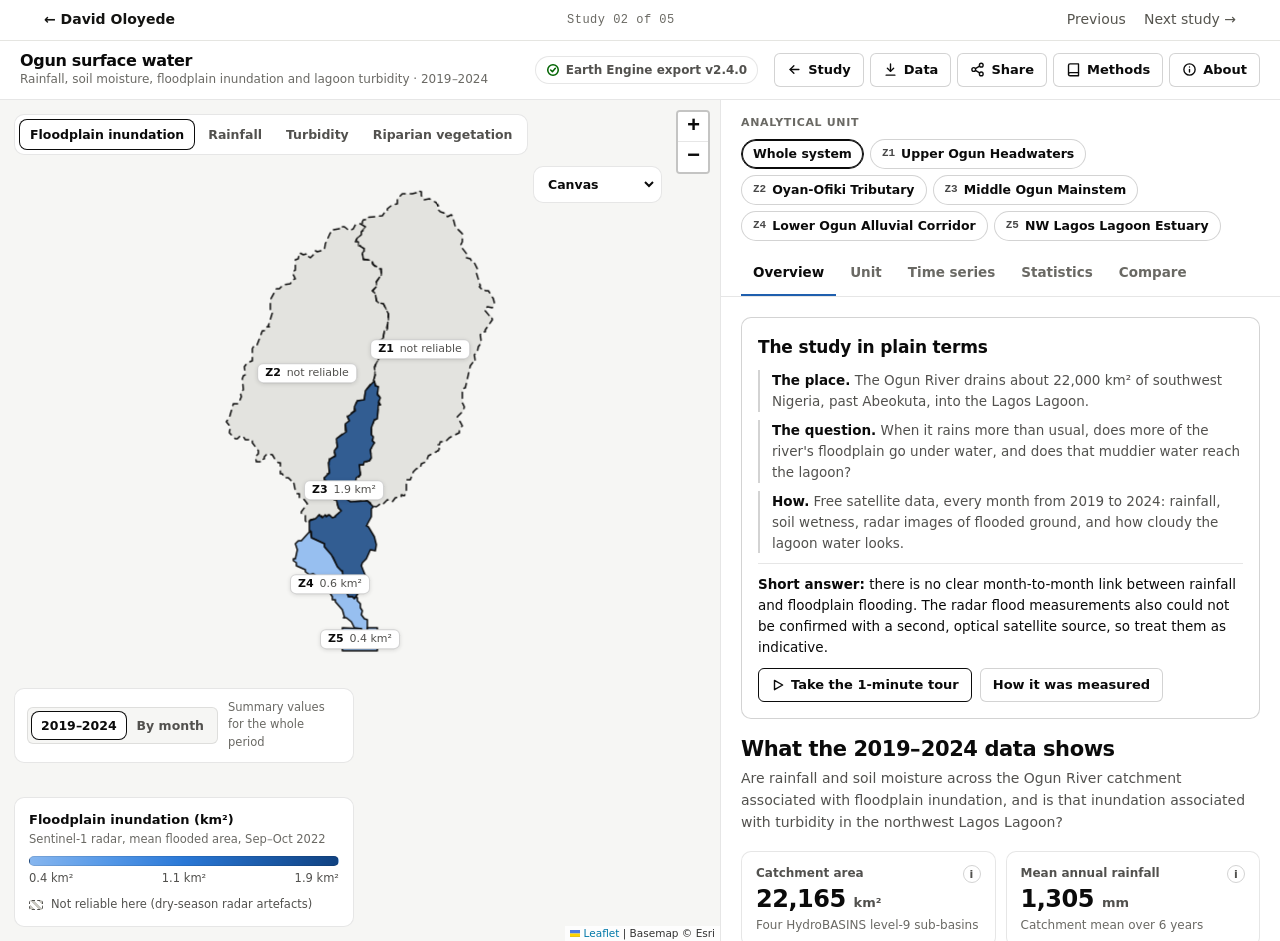
==== commit acc2f12a: "Maps: no light seams between basemap tiles" ====
--- a/docs/explore.html
+++ b/docs/explore.html
@@ -2365,8 +2365,8 @@
             ? '<circle cx="12" cy="12" r="9"/><path d="M12 8v5"/><path d="M12 16.5h.01"/>'
             : '<circle cx="12" cy="12" r="9"/><path d="m8 12 3 3 5-6"/>';
         const ver = prov && prov.gee_script_version ? ` v${prov.gee_script_version}` : '';
-        $('data-chip-text').textContent = !prov ? 'Provenance not confirmed' : demo ? 'Demonstration data' : 'Study data, 2019–2024';
-        chip.title = prov ? `Google Earth Engine export${ver}${prov.gee_export_utc ? `, ${prov.gee_export_utc}` : ''}` : '';
+        $('data-chip-text').textContent = !prov ? 'Provenance not confirmed' : demo ? 'Demonstration data' : `Earth Engine export${ver}`;
+        chip.title = prov && prov.gee_export_utc ? `Exported ${prov.gee_export_utc}` : '';
     }
 
     // ================= Glossary =================
@@ -2549,7 +2549,7 @@
         setTab(STATE.tab);
         selectZone(STATE.zone, { fly: false });
         requestAnimationFrame(() => { if (STATE.zone === 'ALL') fitAll(false); else selectZone(STATE.zone); });
-    }).catch(err => fail('The map data did not load', 'Check the connection and reload the page. The study page has the same results as text and tables.'));
+    }).catch(err => fail('Data could not be loaded', `Failed to load files from docs/data/ (${err.message}).`));
 })();
 </script>
 <script>document.addEventListener("DOMContentLoaded",function(){function f(){document.querySelectorAll(".leaflet-control-attribution a").forEach(function(a){a.target="_blank";a.rel="noopener"});}f();setTimeout(f,1500);});</script>
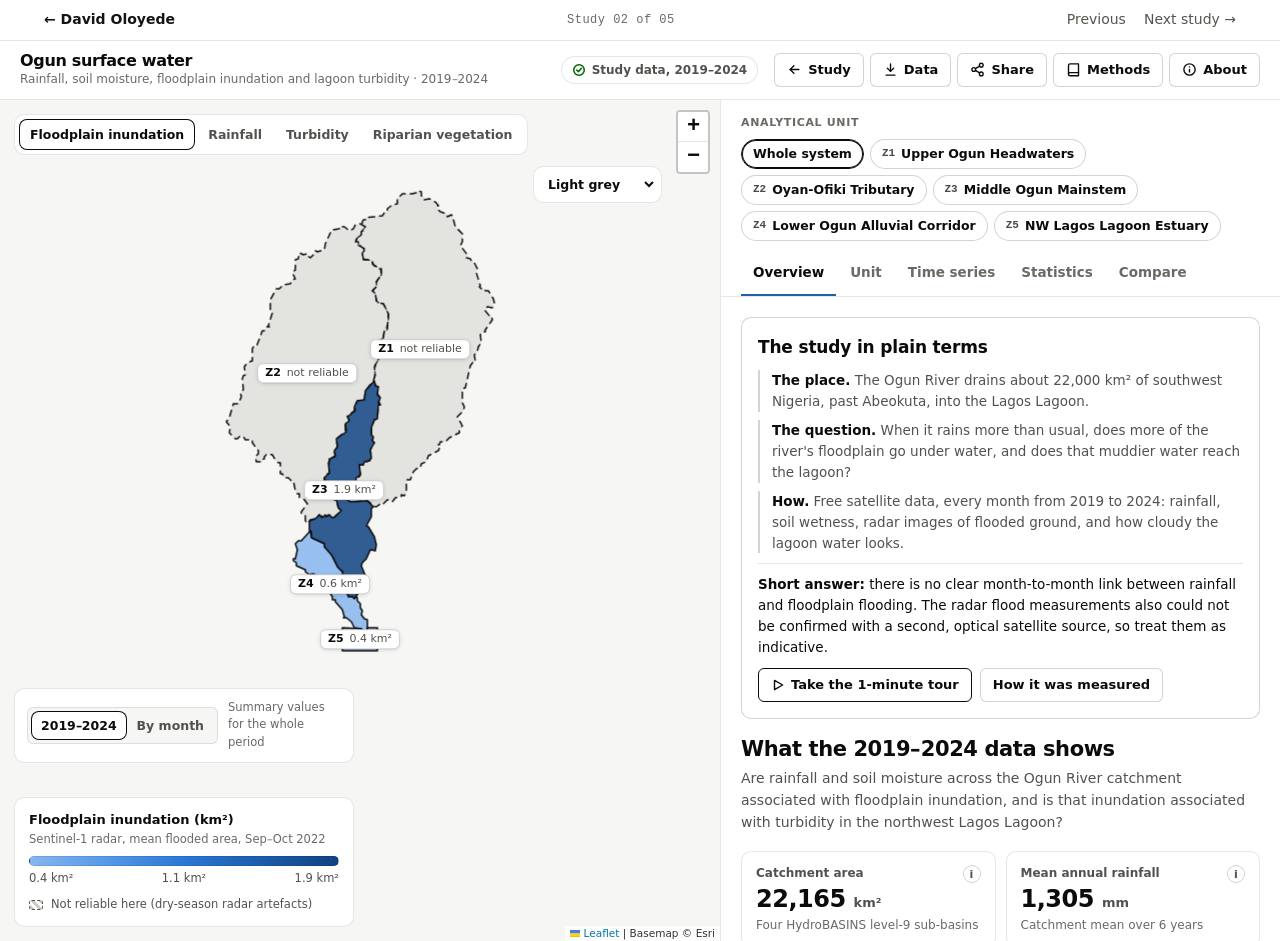
==== commit e361962f: "Explorer: short study name in the title, and a canonical link" ====
--- a/docs/explore.html
+++ b/docs/explore.html
@@ -5,7 +5,8 @@
     <meta name="viewport" content="width=device-width, initial-scale=1.0">
     <meta name="description" content="Ogun River catchment-to-coast observatory: how rainfall and soil moisture across the Ogun catchment relate to floodplain inundation and turbidity in the northwest Lagos Lagoon, 2019–2024, from Google Earth Engine.">
     <meta name="color-scheme" content="only light">
-    <title>Explorer · Ogun surface water, 2019–2024</title>
+    <title>Explorer · Ogun surface water</title>
+<link rel="canonical" href="https://oloyededavid.github.io/Ogun-Catchment-Coast-Observatory/explore.html">
 
     <link rel="preconnect" href="https://api.fontshare.com">
     <link href="https://api.fontshare.com/v2/css?f[]=satoshi@400,500,700,900&display=swap" rel="stylesheet">
@@ -924,7 +925,8 @@
 @media (prefers-reduced-motion:reduce){.sn-media img,.sn-arrow{transition:none}}
 </style><nav class="sn-bar" aria-label="Portfolio"><div class="sn-in"><a class="sn-home" href="https://oloyededavid.github.io/geospatial-rs-portfolio/">← David Oloyede</a><span class="sn-pos">Study 02 of 05</span><span class="sn-pn"><a href="https://oloyededavid.github.io/Observational-Hydrology-Extremes/" title="Hydrological extremes where the gauges are missing: floods, droughts and design rainfall in Nigeria, 1950–2070">Previous</a><a href="https://oloyededavid.github.io/Oueme-Ogun-Groundwater-Recharge/" title="Testing a satellite water balance for groundwater recharge in tropical basement catchments, 2018–2024">Next study →</a></span></div></nav><!-- study-bar:end -->
 <div class="app">
-    <header class="appbar">
+    <noscript><p style="max-width:720px;margin:12px auto;padding:10px 14px;border:1px solid #d9d9d5;border-radius:6px;background:#fff;color:#141412;font:400 14px/1.5 system-ui,sans-serif">The explorer needs JavaScript for its maps and charts. The <a href="index.html">study page</a> has the same results as text and tables.</p></noscript>
+<header class="appbar">
         <div class="brand">
             <div class="brand-mark" aria-hidden="true">
                 <svg width="20" height="20" viewBox="0 0 24 24" fill="none" stroke="#ffffff" stroke-width="2.2" stroke-linecap="round" stroke-linejoin="round"><path d="M3 15c2.5 0 2.5-2 5-2s2.5 2 5 2 2.5-2 5-2 2.5 2 3 2"/><path d="M3 19c2.5 0 2.5-2 5-2s2.5 2 5 2 2.5-2 5-2 2.5 2 3 2"/><path d="M12 3c-2.2 3-3.5 5-3.5 6.5a3.5 3.5 0 0 0 7 0C15.5 8 14.2 6 12 3z"/></svg>
@@ -997,7 +999,7 @@
             <div class="map-float basemap-switch">
                 <label class="sr-only" for="basemap-select">Basemap</label>
                 <select id="basemap-select">
-                    <option value="canvas" selected>Canvas</option>
+                    <option value="canvas" selected>Light grey</option>
                     <option value="terrain">Topographic</option>
                     <option value="satellite">Satellite</option>
                 </select>
@@ -2365,8 +2367,8 @@
             ? '<circle cx="12" cy="12" r="9"/><path d="M12 8v5"/><path d="M12 16.5h.01"/>'
             : '<circle cx="12" cy="12" r="9"/><path d="m8 12 3 3 5-6"/>';
         const ver = prov && prov.gee_script_version ? ` v${prov.gee_script_version}` : '';
-        $('data-chip-text').textContent = !prov ? 'Provenance not confirmed' : demo ? 'Demonstration data' : `Earth Engine export${ver}`;
-        chip.title = prov && prov.gee_export_utc ? `Exported ${prov.gee_export_utc}` : '';
+        $('data-chip-text').textContent = !prov ? 'Provenance not confirmed' : demo ? 'Demonstration data' : 'Study data, 2019–2024';
+        chip.title = prov ? `Google Earth Engine export${ver}${prov.gee_export_utc ? `, ${prov.gee_export_utc}` : ''}` : '';
     }
 
     // ================= Glossary =================
@@ -2549,7 +2551,7 @@
         setTab(STATE.tab);
         selectZone(STATE.zone, { fly: false });
         requestAnimationFrame(() => { if (STATE.zone === 'ALL') fitAll(false); else selectZone(STATE.zone); });
-    }).catch(err => fail('Data could not be loaded', `Failed to load files from docs/data/ (${err.message}).`));
+    }).catch(err => fail('The map data did not load', 'Check the connection and reload the page. The study page has the same results as text and tables.'));
 })();
 </script>
 <script>document.addEventListener("DOMContentLoaded",function(){function f(){document.querySelectorAll(".leaflet-control-attribution a").forEach(function(a){a.target="_blank";a.rel="noopener"});}f();setTimeout(f,1500);});</script>
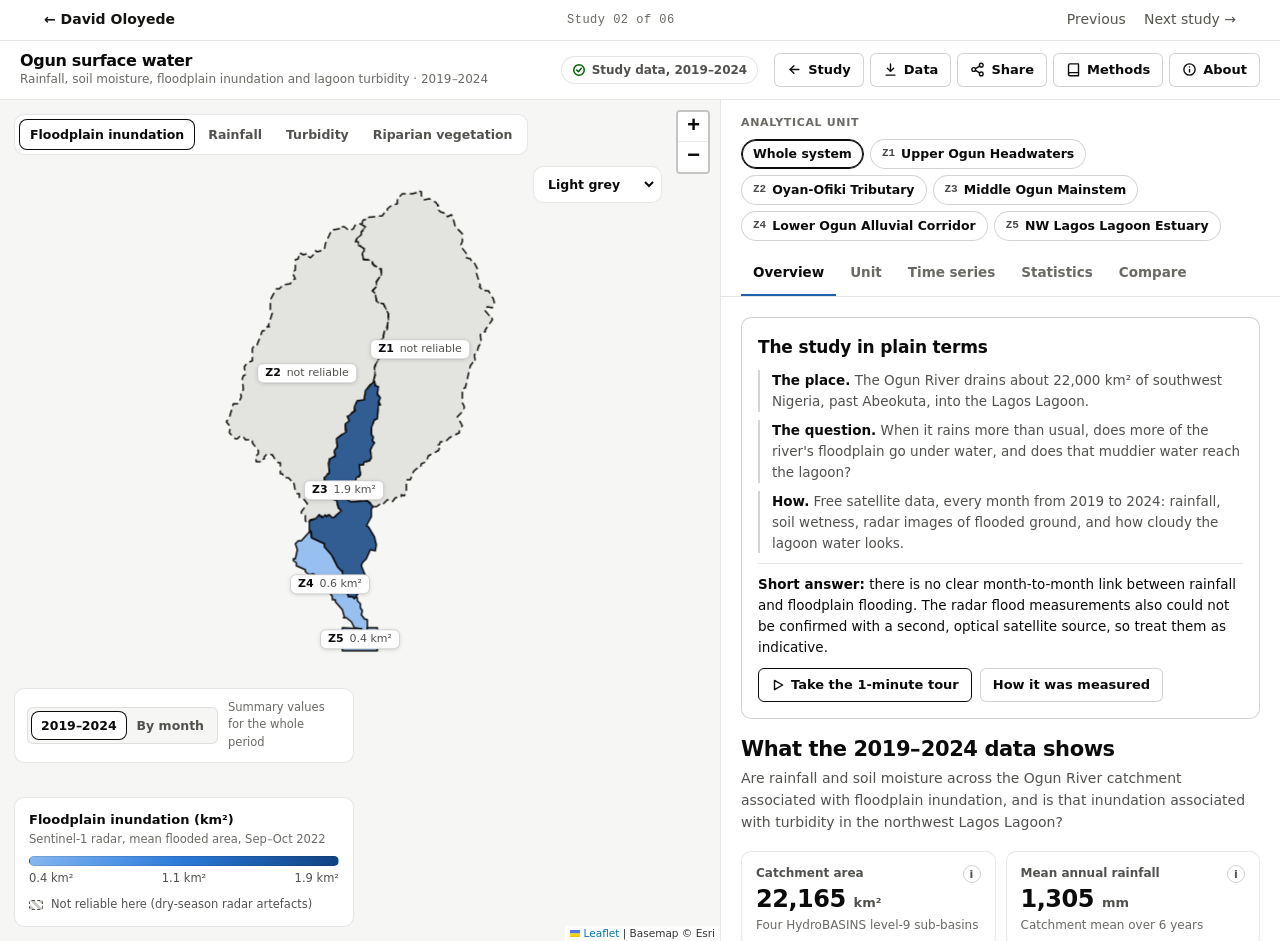
==== commit 57a4726e: "Study bar: six studies, Lekki–Epe groundwater added after Lagos" ====
--- a/docs/explore.html
+++ b/docs/explore.html
@@ -923,7 +923,7 @@
 .sn-back:hover{color:#141412}
 @media (max-width:620px){.sn-media{width:72px;height:72px}.sn-t span{display:none}.sn-pos{display:none}}
 @media (prefers-reduced-motion:reduce){.sn-media img,.sn-arrow{transition:none}}
-</style><nav class="sn-bar" aria-label="Portfolio"><div class="sn-in"><a class="sn-home" href="https://oloyededavid.github.io/geospatial-rs-portfolio/">← David Oloyede</a><span class="sn-pos">Study 02 of 05</span><span class="sn-pn"><a href="https://oloyededavid.github.io/Observational-Hydrology-Extremes/" title="Hydrological extremes where the gauges are missing: floods, droughts and design rainfall in Nigeria, 1950–2070">Previous</a><a href="https://oloyededavid.github.io/Oueme-Ogun-Groundwater-Recharge/" title="Testing a satellite water balance for groundwater recharge in tropical basement catchments, 2018–2024">Next study →</a></span></div></nav><!-- study-bar:end -->
+</style><nav class="sn-bar" aria-label="Portfolio"><div class="sn-in"><a class="sn-home" href="https://oloyededavid.github.io/geospatial-rs-portfolio/">← David Oloyede</a><span class="sn-pos">Study 02 of 06</span><span class="sn-pn"><a href="https://oloyededavid.github.io/Observational-Hydrology-Extremes/" title="Hydrological extremes where the gauges are missing: floods, droughts and design rainfall in Nigeria, 1950–2070">Previous</a><a href="https://oloyededavid.github.io/Oueme-Ogun-Groundwater-Recharge/" title="Testing a satellite water balance for groundwater recharge in tropical basement catchments, 2018–2024">Next study →</a></span></div></nav><!-- study-bar:end -->
 <div class="app">
     <noscript><p style="max-width:720px;margin:12px auto;padding:10px 14px;border:1px solid #d9d9d5;border-radius:6px;background:#fff;color:#141412;font:400 14px/1.5 system-ui,sans-serif">The explorer needs JavaScript for its maps and charts. The <a href="index.html">study page</a> has the same results as text and tables.</p></noscript>
 <header class="appbar">
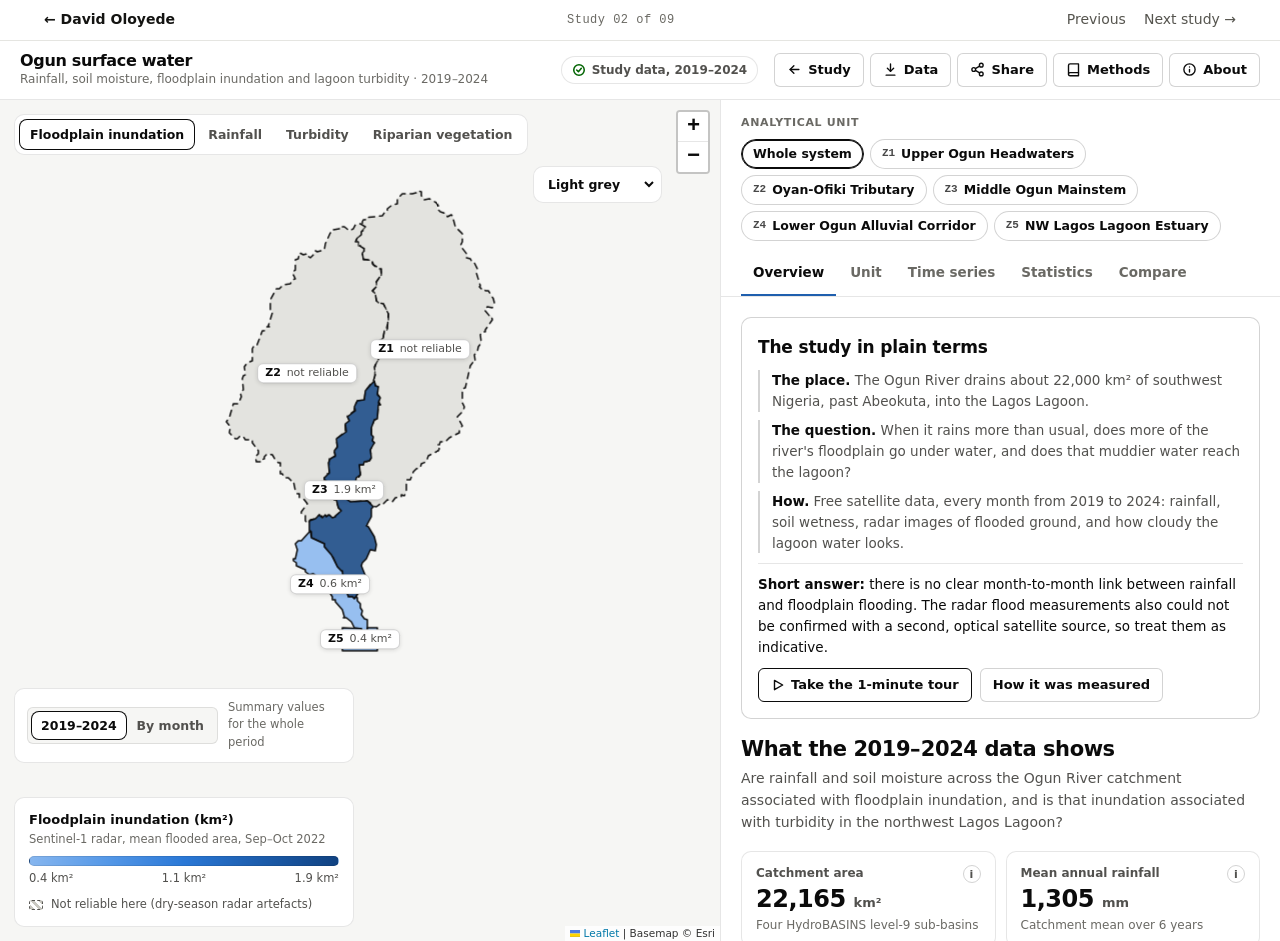
==== commit c486760a: "Other studies: add projects 07 to 09" ====
--- a/docs/explore.html
+++ b/docs/explore.html
@@ -923,7 +923,7 @@
 .sn-back:hover{color:#141412}
 @media (max-width:620px){.sn-media{width:72px;height:72px}.sn-t span{display:none}.sn-pos{display:none}}
 @media (prefers-reduced-motion:reduce){.sn-media img,.sn-arrow{transition:none}}
-</style><nav class="sn-bar" aria-label="Portfolio"><div class="sn-in"><a class="sn-home" href="https://oloyededavid.github.io/geospatial-rs-portfolio/">← David Oloyede</a><span class="sn-pos">Study 02 of 06</span><span class="sn-pn"><a href="https://oloyededavid.github.io/Observational-Hydrology-Extremes/" title="Hydrological extremes where the gauges are missing: floods, droughts and design rainfall in Nigeria, 1950–2070">Previous</a><a href="https://oloyededavid.github.io/Oueme-Ogun-Groundwater-Recharge/" title="Testing a satellite water balance for groundwater recharge in tropical basement catchments, 2018–2024">Next study →</a></span></div></nav><!-- study-bar:end -->
+</style><nav class="sn-bar" aria-label="Portfolio"><div class="sn-in"><a class="sn-home" href="https://oloyededavid.github.io/geospatial-rs-portfolio/">← David Oloyede</a><span class="sn-pos">Study 02 of 09</span><span class="sn-pn"><a href="https://oloyededavid.github.io/Observational-Hydrology-Extremes/" title="Hydrological extremes where the gauges are missing: floods, droughts and design rainfall in Nigeria, 1950–2070">Previous</a><a href="https://oloyededavid.github.io/Oueme-Ogun-Groundwater-Recharge/" title="Testing a satellite water balance for groundwater recharge in tropical basement catchments, 2018–2024">Next study →</a></span></div></nav><!-- study-bar:end -->
 <div class="app">
     <noscript><p style="max-width:720px;margin:12px auto;padding:10px 14px;border:1px solid #d9d9d5;border-radius:6px;background:#fff;color:#141412;font:400 14px/1.5 system-ui,sans-serif">The explorer needs JavaScript for its maps and charts. The <a href="index.html">study page</a> has the same results as text and tables.</p></noscript>
 <header class="appbar">
@@ -2375,11 +2375,11 @@
     const GLOSSARY = {
         subbasin: ['Sub-basin', 'The land area that drains to one point on the river. Z1–Z4 are built from HydroBASINS level-9 units.'],
         floodplain: ['Floodplain', 'Low, flat land beside a river that goes under water when the river overflows. Here, mainly Z3–Z4.'],
-        sar: ['Radar (SAR)', 'Sentinel-1 synthetic aperture radar sends microwaves that pass through cloud. Smooth open water reflects little back and looks dark, which is how flooding is detected.'],
+        sar: ['Radar (SAR)', 'Sentinel-1 synthetic aperture radar sends microwaves that pass through cloud. Smooth open water reflects little back and looks dark, which is how flooding is detected. Smooth dry ground can also look dark, and flooded vegetation can look bright, so dark pixels are not always water.'],
         dw: ['Dynamic World', 'A Google land-cover map made from every Sentinel-2 image. Used as an optical cross-check on the radar flooding, not as independent validation; it cannot see through cloud.'],
         ndti: ['NDTI', 'Normalized Difference Turbidity Index, (red − green) / (red + green) from Sentinel-2. Higher means murkier water; below 0 means relatively clear. A relative index, not a lab measurement.'],
         ndvi: ['NDVI', 'Normalized Difference Vegetation Index from Sentinel-2. Higher means denser, greener vegetation (about 0.2 is sparse, 0.6 or more is dense).'],
-        hand: ['Height above drainage', 'How high a point sits above the nearest river channel (MERIT Hydro). Flooding is only counted below 15 m.'],
+        hand: ['Height above drainage', 'How high a point sits above the river channel it drains to (MERIT Hydro). Flooding is only counted below 15 m.'],
         chirps: ['CHIRPS', 'A rainfall dataset combining satellite estimates and rain gauges, at about 5 km resolution.'],
         era5: ['ERA5-Land', 'A weather-model reconstruction of past conditions; here, the water held in the top 7 cm of soil.'],
         anomaly: ['Deseasonalized', 'Each month minus the average for that calendar month, so the normal wet and dry seasons do not create false correlations.'],
